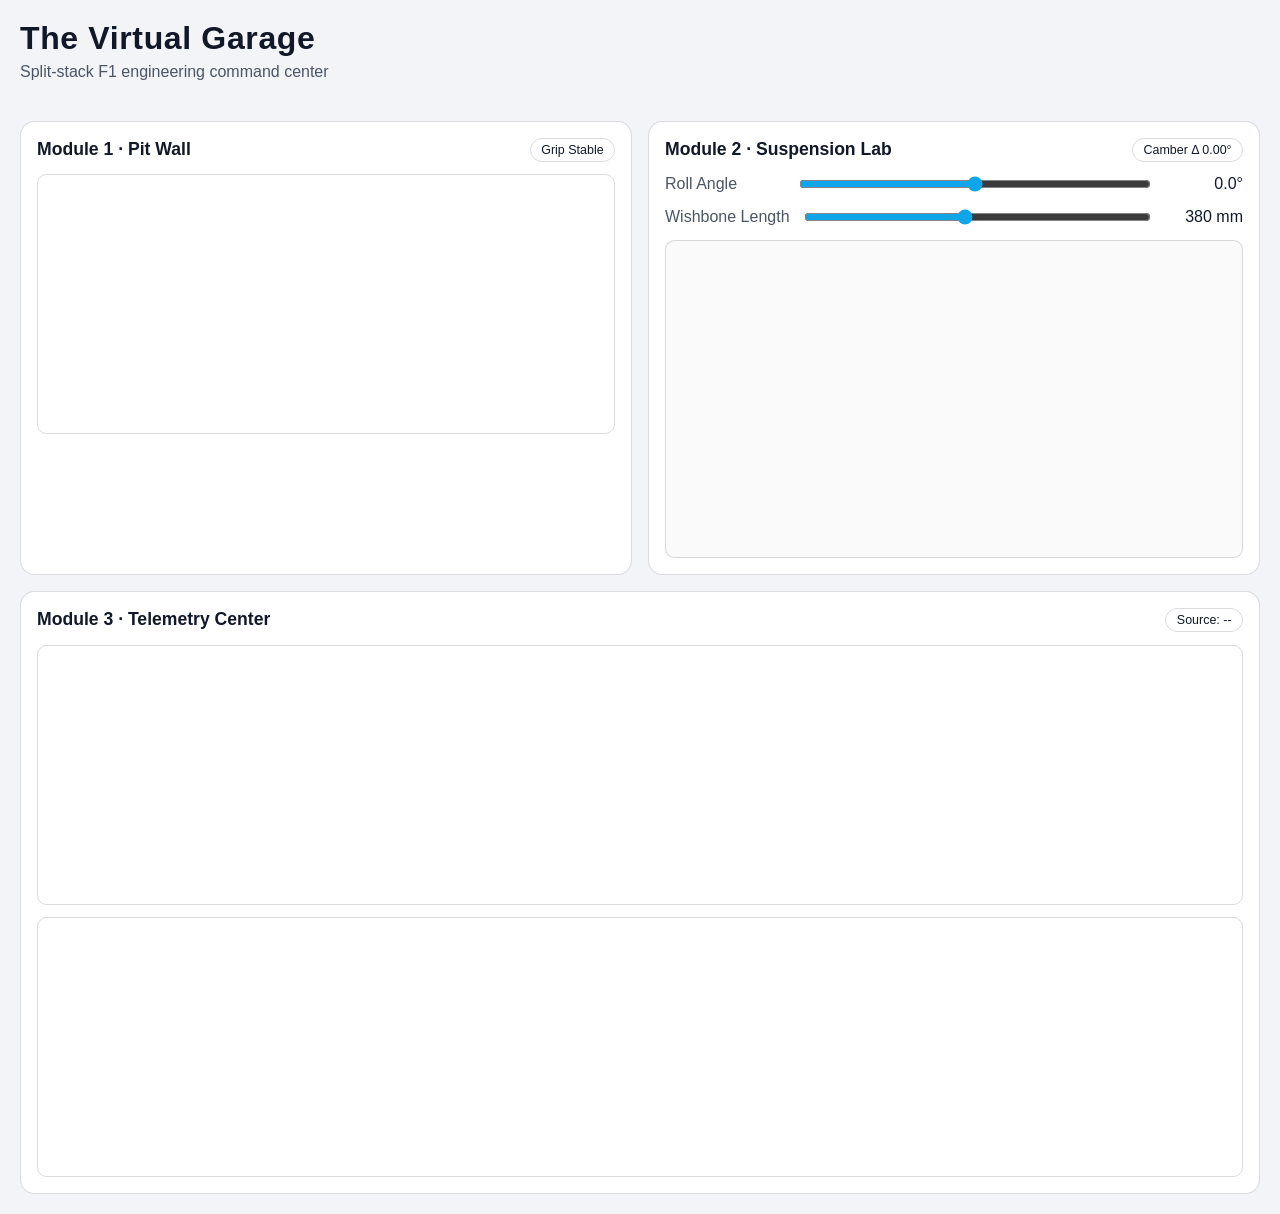
==== index.html @ 83235223 "Apply remaining changes" ====
<!DOCTYPE html>
<html lang="en">
<head>
  <meta charset="UTF-8" />
  <meta name="viewport" content="width=device-width, initial-scale=1.0" />
  <title>The Virtual Garage</title>
  <link rel="stylesheet" href="/style.css" />
  <script src="https://cdn.plot.ly/plotly-latest.min.js" defer></script>
  <script src="/app.js" defer></script>
</head>
<body>
  <header class="app-header">
    <h1>The Virtual Garage</h1>
    <p>Split-stack F1 engineering command center</p>
  </header>

  <main class="dashboard-grid">
    <section class="panel" aria-labelledby="pitwall-heading">
      <div class="panel-head">
        <h2 id="pitwall-heading">Module 1 · Pit Wall</h2>
        <div id="pitwall-alert" class="status-chip" aria-live="polite">Grip Stable</div>
      </div>
      <div id="pitwall-chart" class="chart" role="img" aria-label="Tyre grip and lap trend"></div>
    </section>

    <section class="panel" aria-labelledby="suspension-heading">
      <div class="panel-head">
        <h2 id="suspension-heading">Module 2 · Suspension Lab</h2>
        <div id="camber-output" class="status-chip">Camber Δ 0.00°</div>
      </div>
      <div class="slider-row">
        <label for="roll-slider">Roll Angle</label>
        <input id="roll-slider" type="range" min="-8" max="8" step="0.1" value="0" />
        <span id="roll-value">0.0°</span>
      </div>
      <div class="slider-row">
        <label for="wishbone-slider">Wishbone Length</label>
        <input id="wishbone-slider" type="range" min="260" max="520" step="1" value="380" />
        <span id="wishbone-value">380 mm</span>
      </div>
      <canvas id="suspension-canvas" width="620" height="340" aria-label="Double wishbone animation"></canvas>
    </section>

    <section class="panel" aria-labelledby="telemetry-heading">
      <div class="panel-head">
        <h2 id="telemetry-heading">Module 3 · Telemetry Center</h2>
        <div id="telemetry-source" class="status-chip">Source: --</div>
      </div>
      <div id="telemetry-chart" class="chart" role="img" aria-label="Telemetry line chart"></div>
      <div id="track-chart" class="chart" role="img" aria-label="Track map scatter"></div>
    </section>
  </main>
</body>
</html>
---- style.css ----
:root {
  --bg-canvas: #f2f4f8;
  --surface-panel: #ffffff;
  --text-primary: #111827;
  --text-secondary: #4b5563;
  --border-grid: rgba(17, 24, 39, 0.15);
  --neon-glow: #ff3b30;
  --accent: #0ea5e9;
}

@media (prefers-color-scheme: dark) {
  :root {
    --bg-canvas: #080d17;
    --surface-panel: #101b2d;
    --text-primary: #f3f6ff;
    --text-secondary: #b6c0d7;
    --border-grid: rgba(243, 246, 255, 0.2);
    --neon-glow: #ff684f;
    --accent: #38bdf8;
  }
}

* {
  box-sizing: border-box;
}

body {
  margin: 0;
  font-family: Inter, "Segoe UI", Roboto, Arial, sans-serif;
  background: var(--bg-canvas);
  color: var(--text-primary);
}

.app-header {
  padding: 1.25rem 1.25rem 0.5rem;
}

.app-header h1 {
  margin: 0;
  letter-spacing: 0.02em;
}

.app-header p {
  margin-top: 0.35rem;
  color: var(--text-secondary);
}

.dashboard-grid {
  display: flex;
  flex-wrap: wrap;
  gap: 1rem;
  padding: 1rem 1.25rem 1.25rem;
}

.panel {
  background: var(--surface-panel);
  border: 1px solid var(--border-grid);
  border-radius: 0.9rem;
  padding: 1rem;
  min-width: 300px;
  flex: 1 1 460px;
  display: flex;
  flex-direction: column;
  gap: 0.8rem;
}

.panel-head {
  display: flex;
  align-items: center;
  justify-content: space-between;
  gap: 0.75rem;
}

.panel-head h2 {
  margin: 0;
  font-size: 1.1rem;
}

.status-chip {
  border: 1px solid var(--border-grid);
  border-radius: 999px;
  padding: 0.25rem 0.65rem;
  font-size: 0.78rem;
  white-space: nowrap;
}

.status-chip.alert {
  color: #ffffff;
  background: var(--neon-glow);
  border-color: var(--neon-glow);
  animation: pulse-alert 0.7s ease-in-out infinite alternate;
}

@keyframes pulse-alert {
  from {
    box-shadow: 0 0 0 0 rgba(255, 59, 48, 0.45);
    transform: scale(1);
  }
  to {
    box-shadow: 0 0 14px 2px rgba(255, 59, 48, 0.65);
    transform: scale(1.02);
  }
}

.slider-row {
  display: flex;
  align-items: center;
  gap: 0.75rem;
}

.slider-row label {
  min-width: 120px;
  color: var(--text-secondary);
}

.slider-row input[type="range"] {
  flex: 1;
  accent-color: var(--accent);
}

.slider-row span {
  min-width: 78px;
  text-align: right;
  font-variant-numeric: tabular-nums;
}

.chart {
  width: 100%;
  min-height: 260px;
  border: 1px solid var(--border-grid);
  border-radius: 0.6rem;
}

#suspension-canvas {
  width: 100%;
  height: auto;
  border: 1px solid var(--border-grid);
  border-radius: 0.6rem;
  background: rgba(0, 0, 0, 0.02);
}
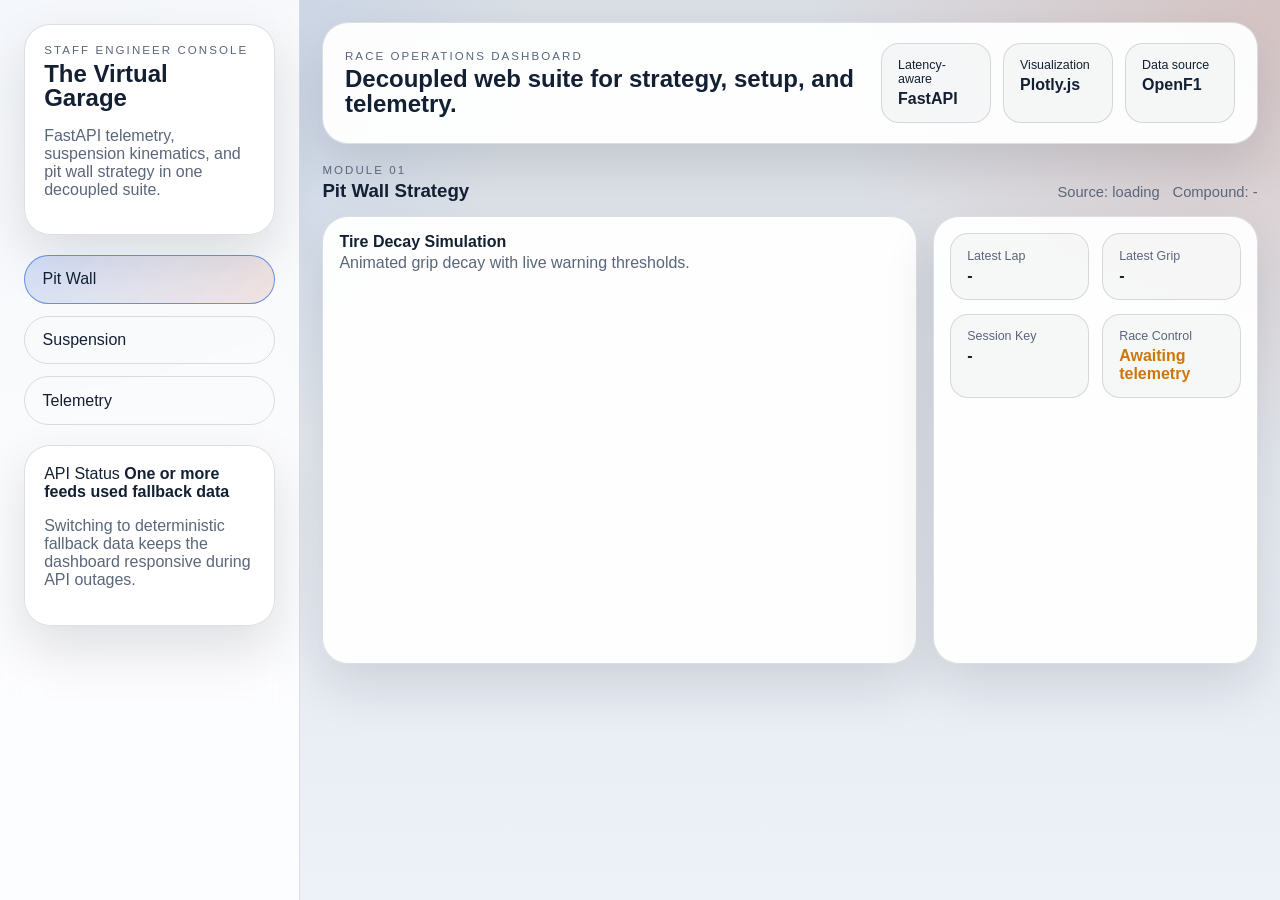
==== commit 6bd6563d: "get rid of streamlit" ====
--- a/index.html
+++ b/index.html
@@ -3,52 +3,161 @@
 <head>
   <meta charset="UTF-8" />
   <meta name="viewport" content="width=device-width, initial-scale=1.0" />
-  <title>The Virtual Garage</title>
-  <link rel="stylesheet" href="/style.css" />
-  <script src="https://cdn.plot.ly/plotly-latest.min.js" defer></script>
-  <script src="/app.js" defer></script>
+  <title>The Virtual Garage: F1 Engineering Suite</title>
+  <link rel="stylesheet" href="style.css" />
+  <script src="https://cdn.plot.ly/plotly-2.35.2.min.js" defer></script>
+  <script src="app.js" defer></script>
 </head>
 <body>
-  <header class="app-header">
-    <h1>The Virtual Garage</h1>
-    <p>Split-stack F1 engineering command center</p>
-  </header>
+  <div class="dashboard-shell">
+    <aside class="sidebar">
+      <div class="brand-block">
+        <p class="eyebrow">Staff Engineer Console</p>
+        <h1>The Virtual Garage</h1>
+        <p class="brand-copy">FastAPI telemetry, suspension kinematics, and pit wall strategy in one decoupled suite.</p>
+      </div>
 
-  <main class="dashboard-grid">
-    <section class="panel" aria-labelledby="pitwall-heading">
-      <div class="panel-head">
-        <h2 id="pitwall-heading">Module 1 · Pit Wall</h2>
-        <div id="pitwall-alert" class="status-chip" aria-live="polite">Grip Stable</div>
+      <nav class="tab-list" aria-label="Dashboard sections">
+        <button class="tab-button active" data-tab="pitwallPanel" type="button">Pit Wall</button>
+        <button class="tab-button" data-tab="suspensionPanel" type="button">Suspension</button>
+        <button class="tab-button" data-tab="telemetryPanel" type="button">Telemetry</button>
+      </nav>
+
+      <div class="sidebar-card" id="connectionCard">
+        <span class="sidebar-label">API Status</span>
+        <strong id="apiStatus">Loading live OpenF1 feeds...</strong>
+        <p id="apiHint">Public data will fall back to deterministic mock data whenever OpenF1 is unavailable.</p>
       </div>
-      <div id="pitwall-chart" class="chart" role="img" aria-label="Tyre grip and lap trend"></div>
-    </section>
+    </aside>
 
-    <section class="panel" aria-labelledby="suspension-heading">
-      <div class="panel-head">
-        <h2 id="suspension-heading">Module 2 · Suspension Lab</h2>
-        <div id="camber-output" class="status-chip">Camber Δ 0.00°</div>
-      </div>
-      <div class="slider-row">
-        <label for="roll-slider">Roll Angle</label>
-        <input id="roll-slider" type="range" min="-8" max="8" step="0.1" value="0" />
-        <span id="roll-value">0.0°</span>
-      </div>
-      <div class="slider-row">
-        <label for="wishbone-slider">Wishbone Length</label>
-        <input id="wishbone-slider" type="range" min="260" max="520" step="1" value="380" />
-        <span id="wishbone-value">380 mm</span>
-      </div>
-      <canvas id="suspension-canvas" width="620" height="340" aria-label="Double wishbone animation"></canvas>
-    </section>
+    <main class="workspace">
+      <header class="hero-panel">
+        <div>
+          <p class="eyebrow">Race Operations Dashboard</p>
+          <h2>Decoupled web suite for strategy, setup, and telemetry.</h2>
+        </div>
+        <div class="hero-metrics">
+          <div class="metric-card">
+            <span>Latency-aware</span>
+            <strong>FastAPI</strong>
+          </div>
+          <div class="metric-card">
+            <span>Visualization</span>
+            <strong>Plotly.js</strong>
+          </div>
+          <div class="metric-card">
+            <span>Data source</span>
+            <strong>OpenF1</strong>
+          </div>
+        </div>
+      </header>
 
-    <section class="panel" aria-labelledby="telemetry-heading">
-      <div class="panel-head">
-        <h2 id="telemetry-heading">Module 3 · Telemetry Center</h2>
-        <div id="telemetry-source" class="status-chip">Source: --</div>
-      </div>
-      <div id="telemetry-chart" class="chart" role="img" aria-label="Telemetry line chart"></div>
-      <div id="track-chart" class="chart" role="img" aria-label="Track map scatter"></div>
-    </section>
-  </main>
+      <section class="panel active" id="pitwallPanel" aria-labelledby="pitwallTab">
+        <div class="panel-heading">
+          <div>
+            <p class="eyebrow">Module 01</p>
+            <h3>Pit Wall Strategy</h3>
+          </div>
+          <div class="inline-meta">
+            <span id="pitwallSource">Source: loading</span>
+            <span id="pitwallCompound">Compound: -</span>
+          </div>
+        </div>
+        <div class="module-grid pitwall-grid">
+          <article class="module-card chart-card">
+            <div class="card-header">
+              <h4>Tire Decay Simulation</h4>
+              <p>Animated grip decay with live warning thresholds.</p>
+            </div>
+            <div id="pitwallChart" class="chart-surface"></div>
+          </article>
+          <aside class="module-card side-stack">
+            <div class="summary-grid">
+              <div class="summary-card">
+                <span>Latest Lap</span>
+                <strong id="pitwallLap">-</strong>
+              </div>
+              <div class="summary-card">
+                <span>Latest Grip</span>
+                <strong id="pitwallGrip">-</strong>
+              </div>
+              <div class="summary-card">
+                <span>Session Key</span>
+                <strong id="pitwallSession">-</strong>
+              </div>
+              <div class="summary-card warning-shell" id="pitwallWarningShell">
+                <span>Race Control</span>
+                <strong id="pitwallWarning">Awaiting telemetry</strong>
+              </div>
+            </div>
+          </aside>
+        </div>
+      </section>
+
+      <section class="panel" id="suspensionPanel" aria-labelledby="suspensionTab">
+        <div class="panel-heading">
+          <div>
+            <p class="eyebrow">Module 02</p>
+            <h3>Suspension Lab</h3>
+          </div>
+          <div class="inline-meta">
+            <span id="suspensionSource">Source: loading</span>
+            <span id="camberOutput">Camber: -</span>
+          </div>
+        </div>
+
+        <div class="module-grid suspension-grid">
+          <article class="module-card">
+            <div class="controls-row">
+              <label class="control-block">
+                <span>Chassis Roll</span>
+                <input id="rollSlider" type="range" min="-5" max="5" step="0.1" value="0" />
+                <strong id="rollValue">0.0°</strong>
+              </label>
+              <label class="control-block">
+                <span>Wishbone Length</span>
+                <input id="wishboneSlider" type="range" min="300" max="500" step="1" value="420" />
+                <strong id="wishboneValue">420 mm</strong>
+              </label>
+            </div>
+            <div id="suspensionChart" class="chart-surface"></div>
+          </article>
+          <aside class="module-card side-stack">
+            <div class="summary-grid" id="suspensionMetrics"></div>
+          </aside>
+        </div>
+      </section>
+
+      <section class="panel" id="telemetryPanel" aria-labelledby="telemetryTab">
+        <div class="panel-heading">
+          <div>
+            <p class="eyebrow">Module 03</p>
+            <h3>Telemetry Center</h3>
+          </div>
+          <div class="inline-meta">
+            <span id="telemetrySource">Source: loading</span>
+            <span id="telemetryCount">Samples: -</span>
+          </div>
+        </div>
+
+        <div class="module-grid telemetry-grid">
+          <article class="module-card chart-card tall-card">
+            <div class="card-header">
+              <h4>Aligned Performance Traces</h4>
+              <p>Speed, throttle, and brake share one X-axis across synchronized panes.</p>
+            </div>
+            <div id="telemetryChart" class="chart-surface chart-surface-large"></div>
+          </article>
+          <article class="module-card chart-card">
+            <div class="card-header">
+              <h4>Track Map</h4>
+              <p>2D circuit scatter plot color-coded by velocity.</p>
+            </div>
+            <div id="trackChart" class="chart-surface"></div>
+          </article>
+        </div>
+      </section>
+    </main>
+  </div>
 </body>
-</html>
+</html>
--- a/style.css
+++ b/style.css
@@ -1,22 +1,52 @@
 :root {
-  --bg-canvas: #f2f4f8;
-  --surface-panel: #ffffff;
-  --text-primary: #111827;
-  --text-secondary: #4b5563;
-  --border-grid: rgba(17, 24, 39, 0.15);
-  --neon-glow: #ff3b30;
-  --accent: #0ea5e9;
+  color-scheme: light dark;
+  --bg-canvas: #f2f5fa;
+  --bg-panel: rgba(255, 255, 255, 0.82);
+  --bg-surface: rgba(255, 255, 255, 0.92);
+  --bg-frost: rgba(14, 21, 33, 0.08);
+  --text-primary: #102133;
+  --text-secondary: #526072;
+  --accent: #c5452f;
+  --accent-2: #1f7aec;
+  --success: #13844b;
+  --warning: #da7d00;
+  --border-soft: rgba(16, 33, 51, 0.14);
+  --shadow-soft: 0 22px 50px rgba(17, 24, 39, 0.12);
+  --radius-xl: 26px;
+  --radius-lg: 18px;
 }
 
 @media (prefers-color-scheme: dark) {
   :root {
-    --bg-canvas: #080d17;
-    --surface-panel: #101b2d;
-    --text-primary: #f3f6ff;
-    --text-secondary: #b6c0d7;
-    --border-grid: rgba(243, 246, 255, 0.2);
-    --neon-glow: #ff684f;
-    --accent: #38bdf8;
+    --bg-canvas: #071019;
+    --bg-panel: rgba(10, 16, 26, 0.78);
+    --bg-surface: rgba(14, 22, 34, 0.92);
+    --bg-frost: rgba(255, 255, 255, 0.06);
+    --text-primary: #eef3fb;
+    --text-secondary: #a7b4c4;
+    --accent: #ff7b61;
+    --accent-2: #6ea8ff;
+    --success: #50d890;
+    --warning: #ffbe5a;
+    --border-soft: rgba(255, 255, 255, 0.12);
+    --shadow-soft: 0 24px 60px rgba(0, 0, 0, 0.35);
+  }
+}
+
+@media (prefers-color-scheme: light) {
+  :root {
+    --bg-canvas: #edf2f9;
+    --bg-panel: rgba(255, 255, 255, 0.84);
+    --bg-surface: rgba(255, 255, 255, 0.95);
+    --bg-frost: rgba(13, 21, 35, 0.07);
+    --text-primary: #132033;
+    --text-secondary: #5a667a;
+    --accent: #bd4528;
+    --accent-2: #246ee9;
+    --success: #117d4b;
+    --warning: #cf7608;
+    --border-soft: rgba(19, 32, 51, 0.14);
+    --shadow-soft: 0 22px 52px rgba(10, 16, 26, 0.12);
   }
 }
 
@@ -24,117 +54,318 @@
   box-sizing: border-box;
 }
 
+html,
 body {
   margin: 0;
-  font-family: Inter, "Segoe UI", Roboto, Arial, sans-serif;
-  background: var(--bg-canvas);
+  min-height: 100%;
+}
+
+body {
+  font-family: Inter, "Segoe UI", "Helvetica Neue", Arial, sans-serif;
+  background:
+    radial-gradient(circle at top left, color-mix(in srgb, var(--accent-2) 18%, transparent), transparent 34%),
+    radial-gradient(circle at top right, color-mix(in srgb, var(--accent) 18%, transparent), transparent 30%),
+    linear-gradient(180deg, color-mix(in srgb, var(--bg-canvas) 92%, black) 0%, var(--bg-canvas) 100%);
   color: var(--text-primary);
 }
 
-.app-header {
-  padding: 1.25rem 1.25rem 0.5rem;
-}
-
-.app-header h1 {
+button,
+input {
+  font: inherit;
+}
+
+.dashboard-shell {
+  display: grid;
+  grid-template-columns: 300px minmax(0, 1fr);
+  min-height: 100vh;
+}
+
+.sidebar {
+  display: flex;
+  flex-direction: column;
+  gap: 1.25rem;
+  padding: 1.5rem;
+  background: var(--bg-panel);
+  border-right: 1px solid var(--border-soft);
+  backdrop-filter: blur(18px);
+}
+
+.brand-block,
+.sidebar-card,
+.hero-panel,
+.module-card {
+  border: 1px solid var(--border-soft);
+  background: var(--bg-surface);
+  box-shadow: var(--shadow-soft);
+}
+
+.brand-block,
+.sidebar-card {
+  border-radius: var(--radius-xl);
+  padding: 1.2rem;
+}
+
+.eyebrow {
+  margin: 0 0 0.35rem;
+  text-transform: uppercase;
+  letter-spacing: 0.18em;
+  font-size: 0.72rem;
+  color: var(--text-secondary);
+}
+
+.brand-block h1,
+.hero-panel h2,
+.panel-heading h3 {
   margin: 0;
-  letter-spacing: 0.02em;
-}
-
-.app-header p {
-  margin-top: 0.35rem;
+  line-height: 1.02;
+}
+
+.brand-copy,
+.card-header p,
+.sidebar-card p,
+.inline-meta,
+.summary-card span,
+.control-block span {
   color: var(--text-secondary);
 }
 
-.dashboard-grid {
-  display: flex;
+.tab-list {
+  display: grid;
+  gap: 0.75rem;
+}
+
+.tab-button {
+  border: 1px solid var(--border-soft);
+  border-radius: 999px;
+  background: transparent;
+  color: var(--text-primary);
+  padding: 0.9rem 1.1rem;
+  cursor: pointer;
+  text-align: left;
+  transition: transform 160ms ease, background 160ms ease, border-color 160ms ease;
+}
+
+.tab-button:hover,
+.tab-button:focus-visible {
+  transform: translateX(3px);
+  border-color: color-mix(in srgb, var(--accent-2) 65%, var(--border-soft));
+  outline: none;
+}
+
+.tab-button.active {
+  background: linear-gradient(135deg, color-mix(in srgb, var(--accent-2) 18%, transparent), color-mix(in srgb, var(--accent) 14%, transparent));
+  border-color: color-mix(in srgb, var(--accent-2) 60%, var(--border-soft));
+}
+
+.workspace {
+  display: flex;
+  flex-direction: column;
+  gap: 1.25rem;
+  padding: 1.4rem;
+}
+
+.hero-panel {
+  display: flex;
+  justify-content: space-between;
+  gap: 1rem;
+  align-items: center;
+  border-radius: var(--radius-xl);
+  padding: 1.2rem 1.35rem;
+}
+
+.hero-metrics {
+  display: grid;
+  grid-template-columns: repeat(3, minmax(110px, 1fr));
+  gap: 0.75rem;
+}
+
+.metric-card,
+.summary-card {
+  border-radius: 18px;
+  background: color-mix(in srgb, var(--bg-frost) 50%, var(--bg-surface));
+  border: 1px solid var(--border-soft);
+  padding: 0.9rem 1rem;
+}
+
+.metric-card span,
+.summary-card span {
+  display: block;
+  font-size: 0.78rem;
+  margin-bottom: 0.25rem;
+}
+
+.metric-card strong,
+.summary-card strong {
+  font-size: 1rem;
+}
+
+.panel {
+  display: none;
+  animation: panelFade 220ms ease;
+}
+
+.panel.active {
+  display: block;
+}
+
+.panel-heading {
+  display: flex;
+  justify-content: space-between;
+  gap: 1rem;
+  align-items: end;
+  margin-bottom: 1rem;
+}
+
+.inline-meta {
+  display: flex;
+  gap: 0.8rem;
   flex-wrap: wrap;
-  gap: 1rem;
-  padding: 1rem 1.25rem 1.25rem;
-}
-
-.panel {
-  background: var(--surface-panel);
-  border: 1px solid var(--border-grid);
-  border-radius: 0.9rem;
+  justify-content: flex-end;
+  font-size: 0.92rem;
+}
+
+.module-grid {
+  display: grid;
+  gap: 1rem;
+}
+
+.pitwall-grid,
+.suspension-grid {
+  grid-template-columns: minmax(0, 1.65fr) minmax(290px, 0.9fr);
+}
+
+.telemetry-grid {
+  grid-template-columns: minmax(0, 1.45fr) minmax(330px, 0.8fr);
+}
+
+.module-card {
+  border-radius: var(--radius-xl);
   padding: 1rem;
-  min-width: 300px;
-  flex: 1 1 460px;
+}
+
+.chart-card,
+.tall-card {
   display: flex;
   flex-direction: column;
-  gap: 0.8rem;
-}
-
-.panel-head {
-  display: flex;
-  align-items: center;
-  justify-content: space-between;
-  gap: 0.75rem;
-}
-
-.panel-head h2 {
-  margin: 0;
-  font-size: 1.1rem;
-}
-
-.status-chip {
-  border: 1px solid var(--border-grid);
-  border-radius: 999px;
-  padding: 0.25rem 0.65rem;
-  font-size: 0.78rem;
-  white-space: nowrap;
-}
-
-.status-chip.alert {
-  color: #ffffff;
-  background: var(--neon-glow);
-  border-color: var(--neon-glow);
-  animation: pulse-alert 0.7s ease-in-out infinite alternate;
-}
-
-@keyframes pulse-alert {
+}
+
+.chart-surface {
+  width: 100%;
+  min-height: 360px;
+}
+
+.chart-surface-large {
+  min-height: 620px;
+}
+
+.card-header h4 {
+  margin: 0 0 0.2rem;
+}
+
+.card-header p {
+  margin: 0 0 0.9rem;
+}
+
+.side-stack {
+  display: flex;
+  flex-direction: column;
+  gap: 1rem;
+}
+
+.summary-grid {
+  display: grid;
+  grid-template-columns: repeat(2, minmax(0, 1fr));
+  gap: 0.85rem;
+}
+
+.warning-shell strong {
+  color: var(--warning);
+}
+
+.warning-shell.flash-warning {
+  animation: flashWarning 1s infinite;
+  border-color: color-mix(in srgb, var(--warning) 68%, var(--border-soft));
+}
+
+.controls-row {
+  display: grid;
+  grid-template-columns: repeat(2, minmax(0, 1fr));
+  gap: 1rem;
+  margin-bottom: 1rem;
+}
+
+.control-block {
+  display: grid;
+  gap: 0.45rem;
+}
+
+.control-block input[type="range"] {
+  width: 100%;
+  accent-color: var(--accent-2);
+}
+
+#suspensionMetrics {
+  align-content: start;
+}
+
+@keyframes panelFade {
   from {
-    box-shadow: 0 0 0 0 rgba(255, 59, 48, 0.45);
-    transform: scale(1);
+    opacity: 0;
+    transform: translateY(8px);
   }
   to {
-    box-shadow: 0 0 14px 2px rgba(255, 59, 48, 0.65);
-    transform: scale(1.02);
-  }
-}
-
-.slider-row {
-  display: flex;
-  align-items: center;
-  gap: 0.75rem;
-}
-
-.slider-row label {
-  min-width: 120px;
-  color: var(--text-secondary);
-}
-
-.slider-row input[type="range"] {
-  flex: 1;
-  accent-color: var(--accent);
-}
-
-.slider-row span {
-  min-width: 78px;
-  text-align: right;
-  font-variant-numeric: tabular-nums;
-}
-
-.chart {
-  width: 100%;
-  min-height: 260px;
-  border: 1px solid var(--border-grid);
-  border-radius: 0.6rem;
-}
-
-#suspension-canvas {
-  width: 100%;
-  height: auto;
-  border: 1px solid var(--border-grid);
-  border-radius: 0.6rem;
-  background: rgba(0, 0, 0, 0.02);
-}
+    opacity: 1;
+    transform: translateY(0);
+  }
+}
+
+@keyframes flashWarning {
+  0%,
+  100% {
+    box-shadow: 0 0 0 0 color-mix(in srgb, var(--warning) 35%, transparent), var(--shadow-soft);
+  }
+  50% {
+    box-shadow: 0 0 0 10px color-mix(in srgb, var(--warning) 15%, transparent), var(--shadow-soft);
+  }
+}
+
+@media (max-width: 1100px) {
+  .dashboard-shell {
+    grid-template-columns: 1fr;
+  }
+
+  .sidebar {
+    border-right: 0;
+    border-bottom: 1px solid var(--border-soft);
+  }
+
+  .hero-panel,
+  .panel-heading,
+  .controls-row {
+    grid-template-columns: 1fr;
+    flex-direction: column;
+    align-items: start;
+  }
+
+  .hero-metrics,
+  .pitwall-grid,
+  .suspension-grid,
+  .telemetry-grid {
+    grid-template-columns: 1fr;
+  }
+
+  .chart-surface-large {
+    min-height: 520px;
+  }
+}
+
+@media (max-width: 720px) {
+  .workspace,
+  .sidebar {
+    padding: 1rem;
+  }
+
+  .summary-grid {
+    grid-template-columns: 1fr;
+  }
+}
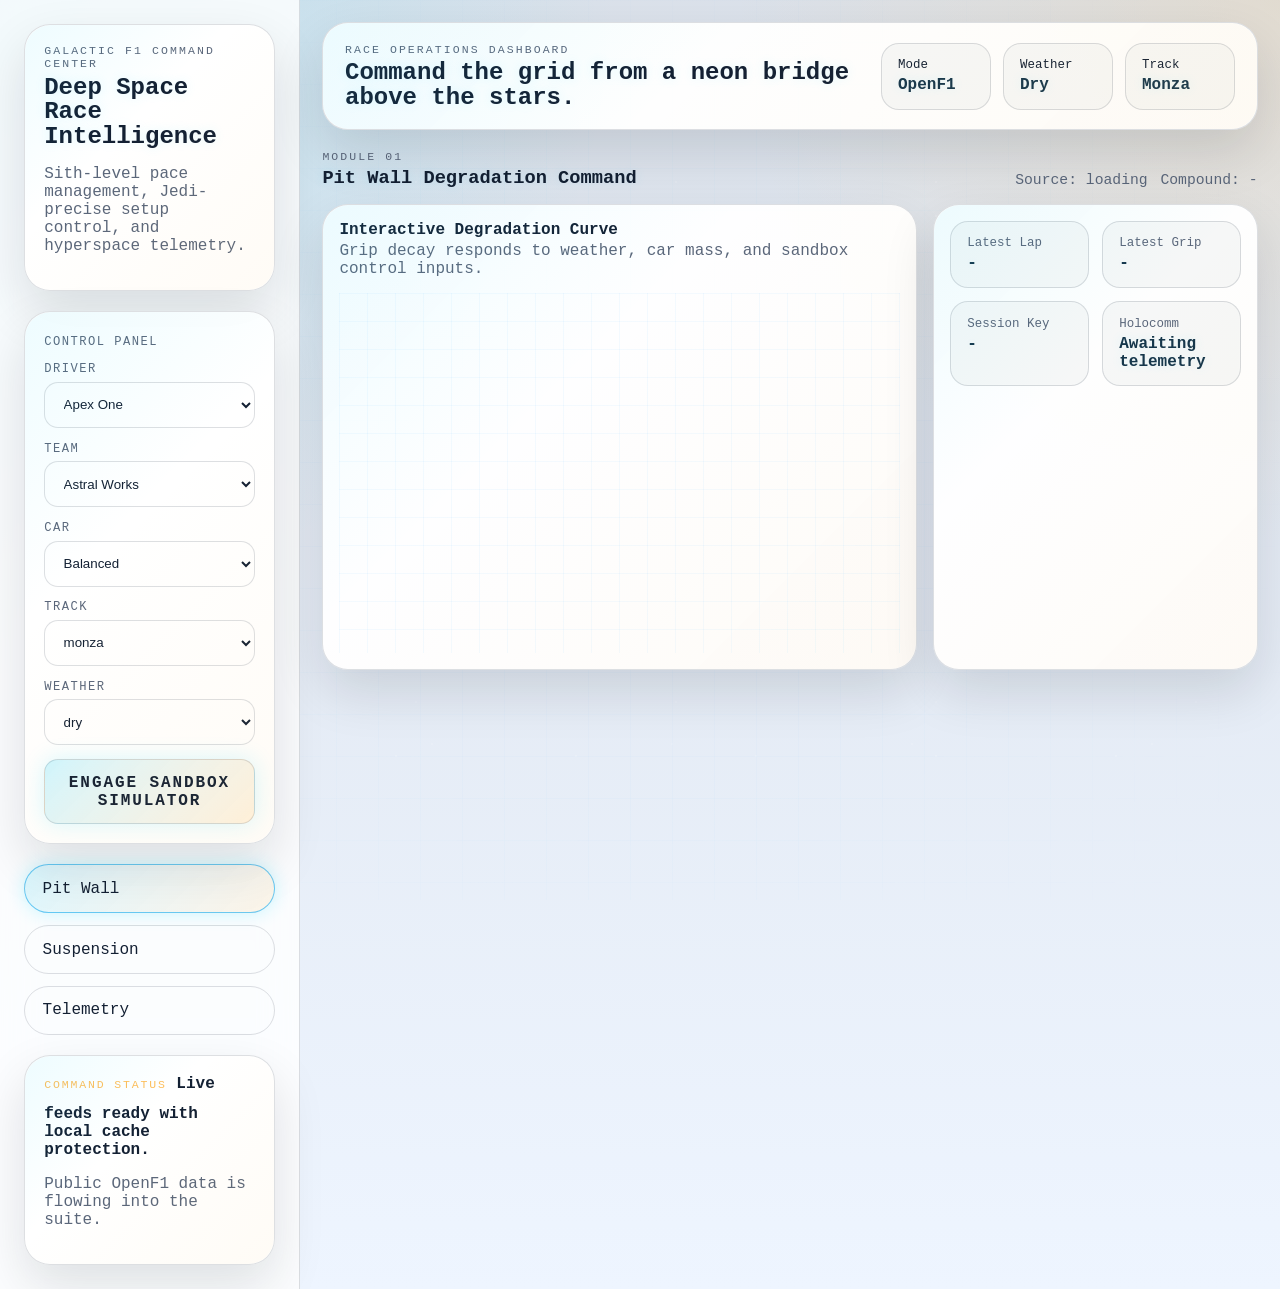
==== commit b75b3d76: "Happily working" ====
--- a/index.html
+++ b/index.html
@@ -3,18 +3,48 @@
 <head>
   <meta charset="UTF-8" />
   <meta name="viewport" content="width=device-width, initial-scale=1.0" />
-  <title>The Virtual Garage: F1 Engineering Suite</title>
+  <title>Galactic F1 Command Center</title>
   <link rel="stylesheet" href="style.css" />
   <script src="https://cdn.plot.ly/plotly-2.35.2.min.js" defer></script>
   <script src="app.js" defer></script>
 </head>
 <body>
+  <div class="starfield"></div>
+  <div class="hud-grid"></div>
+
   <div class="dashboard-shell">
     <aside class="sidebar">
       <div class="brand-block">
-        <p class="eyebrow">Staff Engineer Console</p>
-        <h1>The Virtual Garage</h1>
-        <p class="brand-copy">FastAPI telemetry, suspension kinematics, and pit wall strategy in one decoupled suite.</p>
+        <p class="eyebrow">Galactic F1 Command Center</p>
+        <h1>Deep Space Race Intelligence</h1>
+        <p class="brand-copy">Sith-level pace management, Jedi-precise setup control, and hyperspace telemetry.</p>
+      </div>
+
+      <div class="sidebar-card control-card">
+        <span class="sidebar-label">Control Panel</span>
+        <div class="control-stack">
+          <label>
+            <span>Driver</span>
+            <select id="driverSelect"></select>
+          </label>
+          <label>
+            <span>Team</span>
+            <select id="teamSelect"></select>
+          </label>
+          <label>
+            <span>Car</span>
+            <select id="carSelect"></select>
+          </label>
+          <label>
+            <span>Track</span>
+            <select id="trackSelect"></select>
+          </label>
+          <label>
+            <span>Weather</span>
+            <select id="weatherSelect"></select>
+          </label>
+          <button id="syncButton" class="primary-action" type="button">Engage Sandbox Simulator</button>
+        </div>
       </div>
 
       <nav class="tab-list" aria-label="Dashboard sections">
@@ -24,9 +54,9 @@
       </nav>
 
       <div class="sidebar-card" id="connectionCard">
-        <span class="sidebar-label">API Status</span>
-        <strong id="apiStatus">Loading live OpenF1 feeds...</strong>
-        <p id="apiHint">Public data will fall back to deterministic mock data whenever OpenF1 is unavailable.</p>
+        <span class="sidebar-label">Command Status</span>
+        <strong id="apiStatus">Initializing hyperspace feeds...</strong>
+        <p id="apiHint">OpenF1 data is cached locally and the sandbox simulator will take over instantly on failure.</p>
       </div>
     </aside>
 
@@ -34,29 +64,29 @@
       <header class="hero-panel">
         <div>
           <p class="eyebrow">Race Operations Dashboard</p>
-          <h2>Decoupled web suite for strategy, setup, and telemetry.</h2>
+          <h2>Command the grid from a neon bridge above the stars.</h2>
         </div>
         <div class="hero-metrics">
           <div class="metric-card">
-            <span>Latency-aware</span>
-            <strong>FastAPI</strong>
+            <span>Mode</span>
+            <strong id="modeMetric">OpenF1</strong>
           </div>
           <div class="metric-card">
-            <span>Visualization</span>
-            <strong>Plotly.js</strong>
+            <span>Weather</span>
+            <strong id="weatherMetric">Dry</strong>
           </div>
           <div class="metric-card">
-            <span>Data source</span>
-            <strong>OpenF1</strong>
+            <span>Track</span>
+            <strong id="trackMetric">Monza</strong>
           </div>
         </div>
       </header>
 
-      <section class="panel active" id="pitwallPanel" aria-labelledby="pitwallTab">
+      <section class="panel active" id="pitwallPanel">
         <div class="panel-heading">
           <div>
             <p class="eyebrow">Module 01</p>
-            <h3>Pit Wall Strategy</h3>
+            <h3>Pit Wall Degradation Command</h3>
           </div>
           <div class="inline-meta">
             <span id="pitwallSource">Source: loading</span>
@@ -66,8 +96,8 @@
         <div class="module-grid pitwall-grid">
           <article class="module-card chart-card">
             <div class="card-header">
-              <h4>Tire Decay Simulation</h4>
-              <p>Animated grip decay with live warning thresholds.</p>
+              <h4>Interactive Degradation Curve</h4>
+              <p>Grip decay responds to weather, car mass, and sandbox control inputs.</p>
             </div>
             <div id="pitwallChart" class="chart-surface"></div>
           </article>
@@ -86,7 +116,7 @@
                 <strong id="pitwallSession">-</strong>
               </div>
               <div class="summary-card warning-shell" id="pitwallWarningShell">
-                <span>Race Control</span>
+                <span>Holocomm</span>
                 <strong id="pitwallWarning">Awaiting telemetry</strong>
               </div>
             </div>
@@ -94,11 +124,11 @@
         </div>
       </section>
 
-      <section class="panel" id="suspensionPanel" aria-labelledby="suspensionTab">
+      <section class="panel" id="suspensionPanel">
         <div class="panel-heading">
           <div>
             <p class="eyebrow">Module 02</p>
-            <h3>Suspension Lab</h3>
+            <h3>Suspension Wireframe Lab</h3>
           </div>
           <div class="inline-meta">
             <span id="suspensionSource">Source: loading</span>
@@ -120,7 +150,7 @@
                 <strong id="wishboneValue">420 mm</strong>
               </label>
             </div>
-            <div id="suspensionChart" class="chart-surface"></div>
+            <canvas id="suspensionCanvas" class="canvas-surface" width="980" height="520"></canvas>
           </article>
           <aside class="module-card side-stack">
             <div class="summary-grid" id="suspensionMetrics"></div>
@@ -128,11 +158,11 @@
         </div>
       </section>
 
-      <section class="panel" id="telemetryPanel" aria-labelledby="telemetryTab">
+      <section class="panel" id="telemetryPanel">
         <div class="panel-heading">
           <div>
             <p class="eyebrow">Module 03</p>
-            <h3>Telemetry Center</h3>
+            <h3>Hyperspace Telemetry Array</h3>
           </div>
           <div class="inline-meta">
             <span id="telemetrySource">Source: loading</span>
@@ -143,15 +173,15 @@
         <div class="module-grid telemetry-grid">
           <article class="module-card chart-card tall-card">
             <div class="card-header">
-              <h4>Aligned Performance Traces</h4>
-              <p>Speed, throttle, and brake share one X-axis across synchronized panes.</p>
+              <h4>Aligned Sci-Fi HUD Traces</h4>
+              <p>Speed, throttle, and brake share one X-axis with synchronized panes.</p>
             </div>
             <div id="telemetryChart" class="chart-surface chart-surface-large"></div>
           </article>
           <article class="module-card chart-card">
             <div class="card-header">
-              <h4>Track Map</h4>
-              <p>2D circuit scatter plot color-coded by velocity.</p>
+              <h4>2D Track Route</h4>
+              <p>Glowing velocity-coded route map with drifting starboard styling.</p>
             </div>
             <div id="trackChart" class="chart-surface"></div>
           </article>
--- a/style.css
+++ b/style.css
@@ -1,15 +1,18 @@
 :root {
   color-scheme: light dark;
-  --bg-canvas: #f2f5fa;
+  --bg-canvas: #f4f8ff;
+  --hud-bg: rgba(255, 255, 255, 0.76);
   --bg-panel: rgba(255, 255, 255, 0.82);
   --bg-surface: rgba(255, 255, 255, 0.92);
   --bg-frost: rgba(14, 21, 33, 0.08);
-  --text-primary: #102133;
-  --text-secondary: #526072;
-  --accent: #c5452f;
-  --accent-2: #1f7aec;
-  --success: #13844b;
-  --warning: #da7d00;
+  --text-primary: #101e31;
+  --text-secondary: #5a687b;
+  --primary-glow: #64f2ff;
+  --secondary-glow: #ffbe55;
+  --accent: #ff8a3d;
+  --accent-2: #23d5ff;
+  --success: #2ed58f;
+  --warning: #ffb14a;
   --border-soft: rgba(16, 33, 51, 0.14);
   --shadow-soft: 0 22px 50px rgba(17, 24, 39, 0.12);
   --radius-xl: 26px;
@@ -18,31 +21,37 @@
 
 @media (prefers-color-scheme: dark) {
   :root {
-    --bg-canvas: #071019;
-    --bg-panel: rgba(10, 16, 26, 0.78);
-    --bg-surface: rgba(14, 22, 34, 0.92);
+    --bg-canvas: #050914;
+    --hud-bg: rgba(5, 13, 24, 0.74);
+    --bg-panel: rgba(7, 14, 28, 0.82);
+    --bg-surface: rgba(12, 20, 36, 0.92);
     --bg-frost: rgba(255, 255, 255, 0.06);
-    --text-primary: #eef3fb;
-    --text-secondary: #a7b4c4;
-    --accent: #ff7b61;
-    --accent-2: #6ea8ff;
-    --success: #50d890;
-    --warning: #ffbe5a;
-    --border-soft: rgba(255, 255, 255, 0.12);
-    --shadow-soft: 0 24px 60px rgba(0, 0, 0, 0.35);
+    --text-primary: #f4f8ff;
+    --text-secondary: #aab8cb;
+    --primary-glow: #5df4ff;
+    --secondary-glow: #ffb74a;
+    --accent: #ff8c55;
+    --accent-2: #26d7ff;
+    --success: #34e39d;
+    --warning: #ffc35b;
+    --border-soft: rgba(255, 255, 255, 0.13);
+    --shadow-soft: 0 24px 60px rgba(0, 0, 0, 0.4);
   }
 }
 
 @media (prefers-color-scheme: light) {
   :root {
-    --bg-canvas: #edf2f9;
+    --bg-canvas: #eef5ff;
+    --hud-bg: rgba(255, 255, 255, 0.82);
     --bg-panel: rgba(255, 255, 255, 0.84);
     --bg-surface: rgba(255, 255, 255, 0.95);
     --bg-frost: rgba(13, 21, 35, 0.07);
     --text-primary: #132033;
     --text-secondary: #5a667a;
-    --accent: #bd4528;
-    --accent-2: #246ee9;
+    --primary-glow: #22d8ff;
+    --secondary-glow: #ffbe59;
+    --accent: #c75b2c;
+    --accent-2: #25bbff;
     --success: #117d4b;
     --warning: #cf7608;
     --border-soft: rgba(19, 32, 51, 0.14);
@@ -61,12 +70,13 @@
 }
 
 body {
-  font-family: Inter, "Segoe UI", "Helvetica Neue", Arial, sans-serif;
+  font-family: "IBM Plex Mono", "SFMono-Regular", Consolas, "Liberation Mono", monospace;
   background:
-    radial-gradient(circle at top left, color-mix(in srgb, var(--accent-2) 18%, transparent), transparent 34%),
-    radial-gradient(circle at top right, color-mix(in srgb, var(--accent) 18%, transparent), transparent 30%),
+    radial-gradient(circle at top left, color-mix(in srgb, var(--primary-glow) 18%, transparent), transparent 34%),
+    radial-gradient(circle at top right, color-mix(in srgb, var(--secondary-glow) 18%, transparent), transparent 30%),
     linear-gradient(180deg, color-mix(in srgb, var(--bg-canvas) 92%, black) 0%, var(--bg-canvas) 100%);
   color: var(--text-primary);
+  overflow-x: hidden;
 }
 
 button,
@@ -78,6 +88,33 @@
   display: grid;
   grid-template-columns: 300px minmax(0, 1fr);
   min-height: 100vh;
+  position: relative;
+  z-index: 1;
+}
+
+.starfield,
+.hud-grid {
+  position: fixed;
+  inset: 0;
+  pointer-events: none;
+}
+
+.starfield {
+  background-image:
+    radial-gradient(circle at 20% 20%, rgba(255, 255, 255, 0.22) 0 1px, transparent 1px),
+    radial-gradient(circle at 80% 10%, rgba(255, 255, 255, 0.18) 0 1px, transparent 1px),
+    radial-gradient(circle at 60% 70%, rgba(255, 255, 255, 0.16) 0 1px, transparent 1px);
+  background-size: 180px 180px, 240px 240px, 260px 260px;
+  opacity: 0.8;
+}
+
+.hud-grid {
+  background-image:
+    linear-gradient(rgba(140, 215, 255, 0.08) 1px, transparent 1px),
+    linear-gradient(90deg, rgba(140, 215, 255, 0.08) 1px, transparent 1px);
+  background-size: 42px 42px;
+  mask-image: radial-gradient(circle at center, black 45%, transparent 90%);
+  opacity: 0.5;
 }
 
 .sidebar {
@@ -85,7 +122,7 @@
   flex-direction: column;
   gap: 1.25rem;
   padding: 1.5rem;
-  background: var(--bg-panel);
+  background: var(--hud-bg);
   border-right: 1px solid var(--border-soft);
   backdrop-filter: blur(18px);
 }
@@ -97,6 +134,20 @@
   border: 1px solid var(--border-soft);
   background: var(--bg-surface);
   box-shadow: var(--shadow-soft);
+  position: relative;
+  overflow: hidden;
+}
+
+.brand-block::before,
+.sidebar-card::before,
+.hero-panel::before,
+.module-card::before {
+  content: "";
+  position: absolute;
+  inset: 0;
+  border-radius: inherit;
+  background: linear-gradient(135deg, rgba(36, 216, 255, 0.08), transparent 40%, rgba(255, 190, 89, 0.06));
+  pointer-events: none;
 }
 
 .brand-block,
@@ -153,8 +204,9 @@
 }
 
 .tab-button.active {
-  background: linear-gradient(135deg, color-mix(in srgb, var(--accent-2) 18%, transparent), color-mix(in srgb, var(--accent) 14%, transparent));
+  background: linear-gradient(135deg, color-mix(in srgb, var(--primary-glow) 18%, transparent), color-mix(in srgb, var(--secondary-glow) 14%, transparent));
   border-color: color-mix(in srgb, var(--accent-2) 60%, var(--border-soft));
+  box-shadow: 0 0 18px color-mix(in srgb, var(--primary-glow) 24%, transparent);
 }
 
 .workspace {
@@ -185,6 +237,7 @@
   background: color-mix(in srgb, var(--bg-frost) 50%, var(--bg-surface));
   border: 1px solid var(--border-soft);
   padding: 0.9rem 1rem;
+  box-shadow: inset 0 0 0 1px rgba(255, 255, 255, 0.02);
 }
 
 .metric-card span,
@@ -254,6 +307,16 @@
   min-height: 360px;
 }
 
+.canvas-surface {
+  width: 100%;
+  min-height: 420px;
+  display: block;
+  border-radius: var(--radius-lg);
+  border: 1px solid var(--border-soft);
+  background: linear-gradient(180deg, rgba(10, 17, 31, 0.15), rgba(10, 17, 31, 0.03));
+  box-shadow: inset 0 0 30px rgba(90, 220, 255, 0.06);
+}
+
 .chart-surface-large {
   min-height: 620px;
 }
@@ -285,6 +348,51 @@
 .warning-shell.flash-warning {
   animation: flashWarning 1s infinite;
   border-color: color-mix(in srgb, var(--warning) 68%, var(--border-soft));
+}
+
+.warning-shell.flash-warning strong {
+  text-shadow: 0 0 14px rgba(255, 55, 55, 0.85);
+}
+
+.control-card .control-stack {
+  display: grid;
+  gap: 0.85rem;
+}
+
+.control-card label {
+  display: grid;
+  gap: 0.35rem;
+}
+
+.control-card span {
+  font-size: 0.76rem;
+  letter-spacing: 0.12em;
+  text-transform: uppercase;
+  color: var(--text-secondary);
+}
+
+.control-card select,
+.primary-action {
+  border-radius: 14px;
+  border: 1px solid var(--border-soft);
+  background: color-mix(in srgb, var(--hud-bg) 70%, var(--bg-surface));
+  color: var(--text-primary);
+  padding: 0.85rem 0.9rem;
+}
+
+.primary-action {
+  cursor: pointer;
+  text-transform: uppercase;
+  letter-spacing: 0.12em;
+  font-weight: 700;
+  background: linear-gradient(135deg, color-mix(in srgb, var(--primary-glow) 24%, transparent), color-mix(in srgb, var(--secondary-glow) 20%, transparent));
+  box-shadow: 0 0 22px rgba(36, 216, 255, 0.18);
+}
+
+.primary-action:hover,
+.primary-action:focus-visible {
+  outline: none;
+  box-shadow: 0 0 30px rgba(36, 216, 255, 0.28);
 }
 
 .controls-row {
@@ -322,11 +430,41 @@
 @keyframes flashWarning {
   0%,
   100% {
-    box-shadow: 0 0 0 0 color-mix(in srgb, var(--warning) 35%, transparent), var(--shadow-soft);
+    box-shadow: 0 0 0 0 color-mix(in srgb, #ff4a4a 38%, transparent), var(--shadow-soft);
   }
   50% {
-    box-shadow: 0 0 0 10px color-mix(in srgb, var(--warning) 15%, transparent), var(--shadow-soft);
-  }
+    box-shadow: 0 0 0 10px color-mix(in srgb, #ff4a4a 16%, transparent), var(--shadow-soft);
+  }
+}
+
+.panel-heading h3,
+.brand-block h1,
+.hero-panel h2,
+.metric-card strong,
+.summary-card strong {
+  text-shadow: 0 0 12px color-mix(in srgb, var(--primary-glow) 12%, transparent);
+}
+
+.sidebar-label {
+  display: inline-block;
+  margin-bottom: 0.85rem;
+  text-transform: uppercase;
+  letter-spacing: 0.16em;
+  font-size: 0.72rem;
+  color: var(--secondary-glow);
+}
+
+.metric-card strong,
+.summary-card strong {
+  color: color-mix(in srgb, var(--text-primary) 88%, var(--primary-glow));
+}
+
+.chart-surface,
+.canvas-surface {
+  background-image:
+    linear-gradient(rgba(118, 202, 255, 0.08) 1px, transparent 1px),
+    linear-gradient(90deg, rgba(118, 202, 255, 0.08) 1px, transparent 1px);
+  background-size: 28px 28px;
 }
 
 @media (max-width: 1100px) {
@@ -368,4 +506,23 @@
   .summary-grid {
     grid-template-columns: 1fr;
   }
+
+  .hero-metrics {
+    grid-template-columns: 1fr;
+  }
+
+  .sidebar {
+    gap: 1rem;
+  }
+}
+
+@media (max-width: 720px) {
+  .workspace,
+  .sidebar {
+    padding: 1rem;
+  }
+
+  .summary-grid {
+    grid-template-columns: 1fr;
+  }
 }
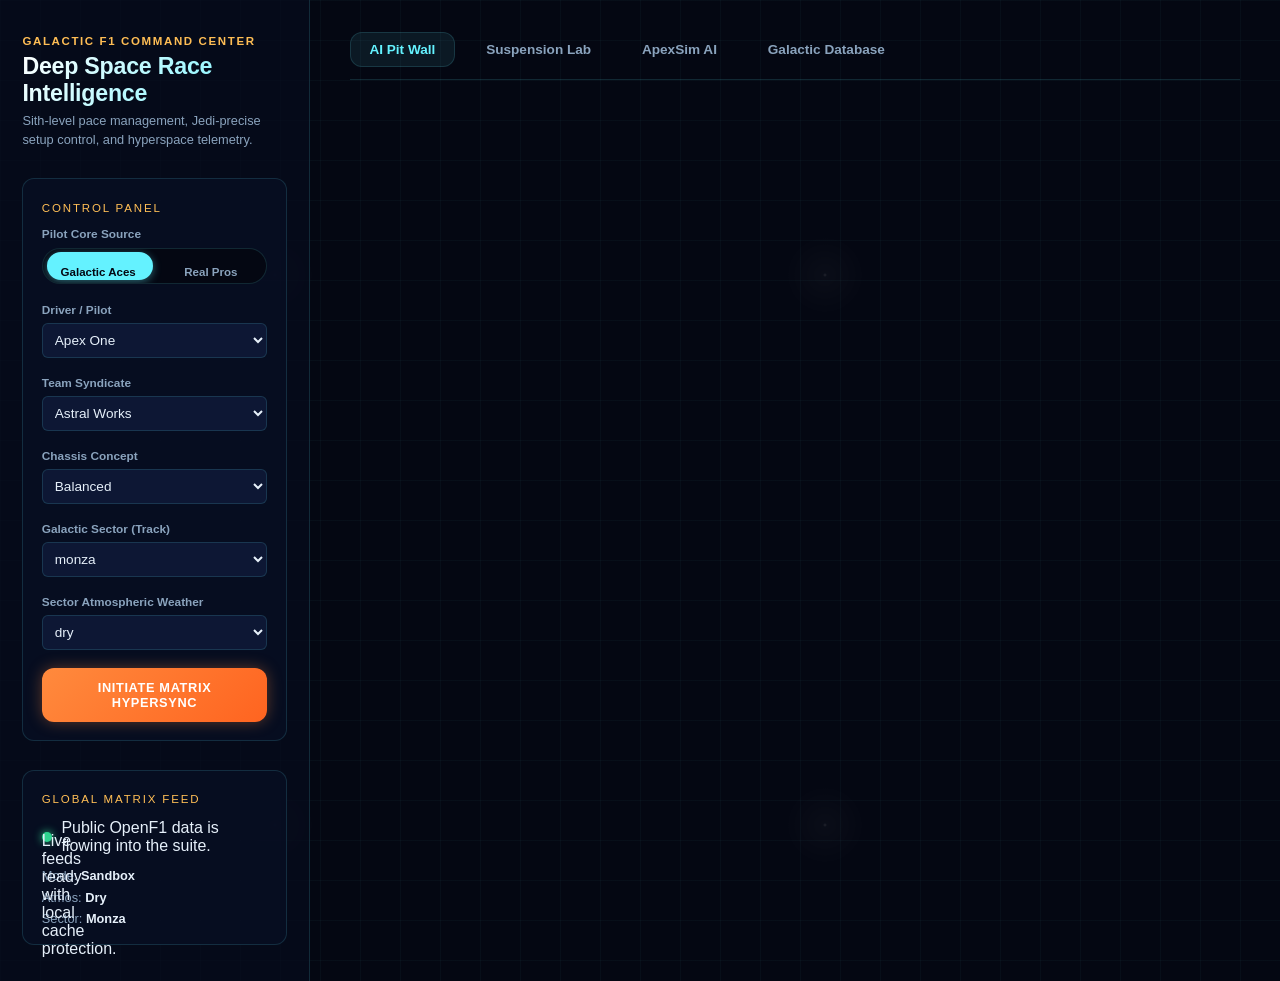
==== commit 24d76294: "Much better, everything working the way I want it to." ====
--- a/index.html
+++ b/index.html
@@ -23,104 +23,121 @@
       <div class="sidebar-card control-card">
         <span class="sidebar-label">Control Panel</span>
         <div class="control-stack">
-          <label>
-            <span>Driver</span>
+          <label class="toggle-container">
+            <span>Pilot Core Source</span>
+            <div class="toggle-switch">
+              <input type="checkbox" id="pilotClassToggle">
+              <span class="slider"></span>
+            </div>
+            <div class="toggle-labels">
+              <span class="label-opt active-opt" id="simLabel">Galactic Aces</span>
+              <span class="label-opt" id="realLabel">Real Pros</span>
+            </div>
+          </label>
+
+          <label>
+            <span>Driver / Pilot</span>
             <select id="driverSelect"></select>
           </label>
           <label>
-            <span>Team</span>
-            <select id="teamSelect"></select>
-          </label>
-          <label>
-            <span>Car</span>
-            <select id="carSelect"></select>
-          </label>
-          <label>
-            <span>Track</span>
-            <select id="trackSelect"></select>
-          </label>
-          <label>
-            <span>Weather</span>
-            <select id="weatherSelect"></select>
-          </label>
-          <button id="syncButton" class="primary-action" type="button">Engage Sandbox Simulator</button>
+            <span>Team Syndicate</span>
+            <select id="teamSelect">
+              <option value="Astral Works">Astral Works</option>
+              <option value="Sith Racing">Sith Racing</option>
+              <option value="Jedi Academy">Jedi Academy</option>
+              <option value="Scoundrel F1">Scoundrel F1</option>
+            </select>
+          </label>
+          <label>
+            <span>Chassis Concept</span>
+            <select id="carSelect">
+              <option value="Balanced">Balanced Core</option>
+              <option value="Low Drag">Apex Low Drag</option>
+              <option value="High Downforce">Hyper Downforce</option>
+            </select>
+          </label>
+          <label>
+            <span>Galactic Sector (Track)</span>
+            <select id="trackSelect">
+              <option value="monza">Monza (Low Drag Temple)</option>
+              <option value="silverstone">Silverstone (Classic Sweepers)</option>
+              <option value="spa">Spa-Francorchamps (Mountain Rollercoaster)</option>
+              <option value="baku">Baku (Castle Street Straight)</option>
+              <option value="suzuka">Suzuka (Technical Figure-Eight)</option>
+            </select>
+          </label>
+          <label>
+            <span>Sector Atmospheric Weather</span>
+            <select id="weatherSelect">
+              <option value="dry">Optimal Dry</option>
+              <option value="damp">Atmospheric Mist (Damp)</option>
+              <option value="wet">Torrential Storm (Wet)</option>
+            </select>
+          </label>
+          <button class="glowing-btn" id="syncButton">INITIATE MATRIX HYPERSYNC</button>
         </div>
       </div>
 
-      <nav class="tab-list" aria-label="Dashboard sections">
-        <button class="tab-button active" data-tab="pitwallPanel" type="button">Pit Wall</button>
-        <button class="tab-button" data-tab="suspensionPanel" type="button">Suspension</button>
-        <button class="tab-button" data-tab="telemetryPanel" type="button">Telemetry</button>
-      </nav>
-
-      <div class="sidebar-card" id="connectionCard">
-        <span class="sidebar-label">Command Status</span>
-        <strong id="apiStatus">Initializing hyperspace feeds...</strong>
-        <p id="apiHint">OpenF1 data is cached locally and the sandbox simulator will take over instantly on failure.</p>
+      <div class="sidebar-card state-card">
+        <span class="sidebar-label">Global Matrix Feed</span>
+        <div class="state-indicator">
+          <div class="indicator-dot active" id="apiStatus"></div>
+          <span id="apiHint">Initializing system link...</span>
+        </div>
+        <div class="state-metrics">
+          <div>Mode: <strong id="modeMetric">Sandbox</strong></div>
+          <div>Atmos: <strong id="weatherMetric">Dry</strong></div>
+          <div>Sector: <strong id="trackMetric">Monza</strong></div>
+        </div>
       </div>
     </aside>
 
-    <main class="workspace">
-      <header class="hero-panel">
-        <div>
-          <p class="eyebrow">Race Operations Dashboard</p>
-          <h2>Command the grid from a neon bridge above the stars.</h2>
-        </div>
-        <div class="hero-metrics">
-          <div class="metric-card">
-            <span>Mode</span>
-            <strong id="modeMetric">OpenF1</strong>
-          </div>
-          <div class="metric-card">
-            <span>Weather</span>
-            <strong id="weatherMetric">Dry</strong>
-          </div>
-          <div class="metric-card">
-            <span>Track</span>
-            <strong id="trackMetric">Monza</strong>
-          </div>
-        </div>
-      </header>
+    <main class="main-content">
+      <nav class="matrix-tabs">
+        <button class="tab-btn active" data-target="pitwallPanel">AI Pit Wall</button>
+        <button class="tab-btn" data-target="suspensionPanel">Suspension Lab</button>
+        <button class="tab-btn" data-target="telemetryPanel">ApexSim AI</button>
+        <button class="tab-btn" data-target="specPanel">Galactic Database</button>
+      </nav>
 
       <section class="panel active" id="pitwallPanel">
         <div class="panel-heading">
           <div>
             <p class="eyebrow">Module 01</p>
-            <h3>Pit Wall Degradation Command</h3>
+            <h3>Tactical Pace & Degradation Matrix</h3>
           </div>
           <div class="inline-meta">
             <span id="pitwallSource">Source: loading</span>
-            <span id="pitwallCompound">Compound: -</span>
-          </div>
-        </div>
-        <div class="module-grid pitwall-grid">
+            <span id="pitwallSession">Session: -</span>
+          </div>
+        </div>
+
+        <div class="module-grid">
+          <aside class="module-card side-stack">
+            <div class="metric-card">
+              <p class="metric-label">Active Compound</p>
+              <h2 id="pitwallCompound">-</h2>
+            </div>
+            <div class="metric-card">
+              <p class="metric-label">Current Lap Cycle</p>
+              <h2 id="pitwallLap">-</h2>
+            </div>
+            <div class="metric-card">
+              <p class="metric-label">Residual Surface Friction</p>
+              <h2 id="pitwallGrip">-</h2>
+            </div>
+            <div id="pitwallWarningShell" style="display:none;">
+              <div class="warning-box" id="pitwallWarning">
+                CRITICAL TYRE DEGRADATION THRESHOLD EXCEEDED
+              </div>
+            </div>
+          </aside>
           <article class="module-card chart-card">
             <div class="card-header">
-              <h4>Interactive Degradation Curve</h4>
-              <p>Grip decay responds to weather, car mass, and sandbox control inputs.</p>
+              <h4>Predicted Decay Curvature</h4>
             </div>
             <div id="pitwallChart" class="chart-surface"></div>
           </article>
-          <aside class="module-card side-stack">
-            <div class="summary-grid">
-              <div class="summary-card">
-                <span>Latest Lap</span>
-                <strong id="pitwallLap">-</strong>
-              </div>
-              <div class="summary-card">
-                <span>Latest Grip</span>
-                <strong id="pitwallGrip">-</strong>
-              </div>
-              <div class="summary-card">
-                <span>Session Key</span>
-                <strong id="pitwallSession">-</strong>
-              </div>
-              <div class="summary-card warning-shell" id="pitwallWarningShell">
-                <span>Holocomm</span>
-                <strong id="pitwallWarning">Awaiting telemetry</strong>
-              </div>
-            </div>
-          </aside>
         </div>
       </section>
 
@@ -128,28 +145,24 @@
         <div class="panel-heading">
           <div>
             <p class="eyebrow">Module 02</p>
-            <h3>Suspension Wireframe Lab</h3>
-          </div>
-          <div class="inline-meta">
-            <span id="suspensionSource">Source: loading</span>
-            <span id="camberOutput">Camber: -</span>
-          </div>
-        </div>
-
+            <h3>Suspension Lab Kinematics</h3>
+          </div>
+          <div class="inline-meta">
+            <span id="suspensionSource">Source: interactive</span>
+          </div>
+        </div>
+        <div class="controls-row">
+          <label>
+            <span>Static Camber Matrix Deviation: <span id="camberOutput">0.0</span>°</span>
+            <input type="range" id="camberSlider" min="-350" max="100" value="-150">
+          </label>
+          <label>
+            <span>Chassis Core Static Height: <span id="heightOutput">0</span>mm</span>
+            <input type="range" id="chassisHeightSlider" min="-60" max="60" value="0">
+          </label>
+        </div>
         <div class="module-grid suspension-grid">
-          <article class="module-card">
-            <div class="controls-row">
-              <label class="control-block">
-                <span>Chassis Roll</span>
-                <input id="rollSlider" type="range" min="-5" max="5" step="0.1" value="0" />
-                <strong id="rollValue">0.0°</strong>
-              </label>
-              <label class="control-block">
-                <span>Wishbone Length</span>
-                <input id="wishboneSlider" type="range" min="300" max="500" step="1" value="420" />
-                <strong id="wishboneValue">420 mm</strong>
-              </label>
-            </div>
+          <article class="module-card canvas-card">
             <canvas id="suspensionCanvas" class="canvas-surface" width="980" height="520"></canvas>
           </article>
           <aside class="module-card side-stack">
@@ -184,6 +197,32 @@
               <p>Glowing velocity-coded route map with drifting starboard styling.</p>
             </div>
             <div id="trackChart" class="chart-surface"></div>
+          </article>
+        </div>
+      </section>
+
+      <section class="panel" id="specPanel">
+        <div class="panel-heading">
+          <div>
+            <p class="eyebrow">Module 04</p>
+            <h3>Galactic Technical Database</h3>
+          </div>
+          <div class="inline-meta">
+            <span>Security Override: Level 1 Access Verified</span>
+          </div>
+        </div>
+        <div class="spec-deck-grid">
+          <article class="module-card spec-card">
+            <div class="card-header">
+              <h4>Pilot Dossier Matrix</h4>
+            </div>
+            <div class="spec-detail-block" id="pilotDossierBlock"></div>
+          </article>
+          <article class="module-card spec-card">
+            <div class="card-header">
+              <h4>Constructor Blueprint Specs</h4>
+            </div>
+            <div class="spec-detail-block" id="constructorBlueprintBlock"></div>
           </article>
         </div>
       </section>
--- a/style.css
+++ b/style.css
@@ -1,448 +1,103 @@
 :root {
   color-scheme: light dark;
-  --bg-canvas: #f4f8ff;
-  --hud-bg: rgba(255, 255, 255, 0.76);
-  --bg-panel: rgba(255, 255, 255, 0.82);
-  --bg-surface: rgba(255, 255, 255, 0.92);
-  --bg-frost: rgba(14, 21, 33, 0.08);
-  --text-primary: #101e31;
-  --text-secondary: #5a687b;
+  --bg-canvas: #040712;
+  --hud-bg: rgba(6, 12, 28, 0.72);
+  --bg-panel: rgba(8, 15, 34, 0.86);
+  --bg-surface: rgba(14, 25, 54, 0.94);
+  --bg-frost: rgba(100, 242, 255, 0.04);
+  --text-primary: #e6f0fa;
+  --text-secondary: #8aa3bd;
   --primary-glow: #64f2ff;
   --secondary-glow: #ffbe55;
   --accent: #ff8a3d;
-  --accent-2: #23d5ff;
   --success: #2ed58f;
   --warning: #ffb14a;
-  --border-soft: rgba(16, 33, 51, 0.14);
-  --shadow-soft: 0 22px 50px rgba(17, 24, 39, 0.12);
-  --radius-xl: 26px;
-  --radius-lg: 18px;
-}
-
-@media (prefers-color-scheme: dark) {
-  :root {
-    --bg-canvas: #050914;
-    --hud-bg: rgba(5, 13, 24, 0.74);
-    --bg-panel: rgba(7, 14, 28, 0.82);
-    --bg-surface: rgba(12, 20, 36, 0.92);
-    --bg-frost: rgba(255, 255, 255, 0.06);
-    --text-primary: #f4f8ff;
-    --text-secondary: #aab8cb;
-    --primary-glow: #5df4ff;
-    --secondary-glow: #ffb74a;
-    --accent: #ff8c55;
-    --accent-2: #26d7ff;
-    --success: #34e39d;
-    --warning: #ffc35b;
-    --border-soft: rgba(255, 255, 255, 0.13);
-    --shadow-soft: 0 24px 60px rgba(0, 0, 0, 0.4);
-  }
-}
-
-@media (prefers-color-scheme: light) {
-  :root {
-    --bg-canvas: #eef5ff;
-    --hud-bg: rgba(255, 255, 255, 0.82);
-    --bg-panel: rgba(255, 255, 255, 0.84);
-    --bg-surface: rgba(255, 255, 255, 0.95);
-    --bg-frost: rgba(13, 21, 35, 0.07);
-    --text-primary: #132033;
-    --text-secondary: #5a667a;
-    --primary-glow: #22d8ff;
-    --secondary-glow: #ffbe59;
-    --accent: #c75b2c;
-    --accent-2: #25bbff;
-    --success: #117d4b;
-    --warning: #cf7608;
-    --border-soft: rgba(19, 32, 51, 0.14);
-    --shadow-soft: 0 22px 52px rgba(10, 16, 26, 0.12);
-  }
+  --border-soft: rgba(100, 242, 255, 0.14);
+  --shadow-soft: 0 16px 40px rgba(0, 0, 0, 0.55);
+  --radius-xl: 18px;
+  --radius-lg: 12px;
 }
 
 * {
   box-sizing: border-box;
-}
-
-html,
+  margin: 0;
+  padding: 0;
+}
+
 body {
-  margin: 0;
-  min-height: 100%;
-}
-
-body {
-  font-family: "IBM Plex Mono", "SFMono-Regular", Consolas, "Liberation Mono", monospace;
-  background:
-    radial-gradient(circle at top left, color-mix(in srgb, var(--primary-glow) 18%, transparent), transparent 34%),
-    radial-gradient(circle at top right, color-mix(in srgb, var(--secondary-glow) 18%, transparent), transparent 30%),
-    linear-gradient(180deg, color-mix(in srgb, var(--bg-canvas) 92%, black) 0%, var(--bg-canvas) 100%);
+  font-family: -apple-system, BlinkMacSystemFont, "Segoe UI", Roboto, Helvetica, Arial, sans-serif;
+  background-color: var(--bg-canvas);
   color: var(--text-primary);
+  min-height: 100vh;
   overflow-x: hidden;
-}
-
-button,
-input {
-  font: inherit;
-}
-
+  position: relative;
+}
+
+/* Background HUD effects */
+.starfield {
+  position: absolute;
+  top: 0;
+  left: 0;
+  width: 100%;
+  height: 100%;
+  z-index: -2;
+  background-image: radial-gradient(white, rgba(255,255,255,.2) 2px, transparent 40px);
+  background-size: 550px 550px;
+  opacity: 0.12;
+}
+
+.hud-grid {
+  position: absolute;
+  top: 0;
+  left: 0;
+  width: 100%;
+  height: 100%;
+  z-index: -1;
+  background-image: 
+    linear-gradient(rgba(100, 242, 255, 0.03) 1px, transparent 1px),
+    linear-gradient(90deg, rgba(100, 242, 255, 0.03) 1px, transparent 1px);
+  background-size: 40px 40px;
+}
+
+/* Base Dashboard structural wrapper */
 .dashboard-shell {
   display: grid;
-  grid-template-columns: 300px minmax(0, 1fr);
+  grid-template-columns: 310px 1fr;
   min-height: 100vh;
-  position: relative;
-  z-index: 1;
-}
-
-.starfield,
-.hud-grid {
-  position: fixed;
-  inset: 0;
-  pointer-events: none;
-}
-
-.starfield {
-  background-image:
-    radial-gradient(circle at 20% 20%, rgba(255, 255, 255, 0.22) 0 1px, transparent 1px),
-    radial-gradient(circle at 80% 10%, rgba(255, 255, 255, 0.18) 0 1px, transparent 1px),
-    radial-gradient(circle at 60% 70%, rgba(255, 255, 255, 0.16) 0 1px, transparent 1px);
-  background-size: 180px 180px, 240px 240px, 260px 260px;
-  opacity: 0.8;
-}
-
-.hud-grid {
-  background-image:
-    linear-gradient(rgba(140, 215, 255, 0.08) 1px, transparent 1px),
-    linear-gradient(90deg, rgba(140, 215, 255, 0.08) 1px, transparent 1px);
-  background-size: 42px 42px;
-  mask-image: radial-gradient(circle at center, black 45%, transparent 90%);
-  opacity: 0.5;
-}
-
+}
+
+/* Sidebar Styling */
 .sidebar {
-  display: flex;
-  flex-direction: column;
-  gap: 1.25rem;
-  padding: 1.5rem;
   background: var(--hud-bg);
   border-right: 1px solid var(--border-soft);
-  backdrop-filter: blur(18px);
-}
-
-.brand-block,
-.sidebar-card,
-.hero-panel,
-.module-card {
-  border: 1px solid var(--border-soft);
-  background: var(--bg-surface);
-  box-shadow: var(--shadow-soft);
-  position: relative;
-  overflow: hidden;
-}
-
-.brand-block::before,
-.sidebar-card::before,
-.hero-panel::before,
-.module-card::before {
-  content: "";
-  position: absolute;
-  inset: 0;
-  border-radius: inherit;
-  background: linear-gradient(135deg, rgba(36, 216, 255, 0.08), transparent 40%, rgba(255, 190, 89, 0.06));
-  pointer-events: none;
-}
-
-.brand-block,
-.sidebar-card {
-  border-radius: var(--radius-xl);
-  padding: 1.2rem;
+  padding: 2.2rem 1.4rem;
+  display: flex;
+  flex-direction: column;
+  gap: 1.8rem;
+}
+
+.brand-block h1 {
+  font-size: 1.45rem;
+  font-weight: 800;
+  letter-spacing: -0.01em;
+  margin: 0.35rem 0;
+  background: linear-gradient(135deg, #fff, var(--primary-glow));
+  -webkit-background-clip: text;
+  -webkit-text-fill-color: transparent;
 }
 
 .eyebrow {
-  margin: 0 0 0.35rem;
+  font-size: 0.72rem;
   text-transform: uppercase;
-  letter-spacing: 0.18em;
-  font-size: 0.72rem;
-  color: var(--text-secondary);
-}
-
-.brand-block h1,
-.hero-panel h2,
-.panel-heading h3 {
-  margin: 0;
-  line-height: 1.02;
-}
-
-.brand-copy,
-.card-header p,
-.sidebar-card p,
-.inline-meta,
-.summary-card span,
-.control-block span {
-  color: var(--text-secondary);
-}
-
-.tab-list {
-  display: grid;
-  gap: 0.75rem;
-}
-
-.tab-button {
-  border: 1px solid var(--border-soft);
-  border-radius: 999px;
-  background: transparent;
-  color: var(--text-primary);
-  padding: 0.9rem 1.1rem;
-  cursor: pointer;
-  text-align: left;
-  transition: transform 160ms ease, background 160ms ease, border-color 160ms ease;
-}
-
-.tab-button:hover,
-.tab-button:focus-visible {
-  transform: translateX(3px);
-  border-color: color-mix(in srgb, var(--accent-2) 65%, var(--border-soft));
-  outline: none;
-}
-
-.tab-button.active {
-  background: linear-gradient(135deg, color-mix(in srgb, var(--primary-glow) 18%, transparent), color-mix(in srgb, var(--secondary-glow) 14%, transparent));
-  border-color: color-mix(in srgb, var(--accent-2) 60%, var(--border-soft));
-  box-shadow: 0 0 18px color-mix(in srgb, var(--primary-glow) 24%, transparent);
-}
-
-.workspace {
-  display: flex;
-  flex-direction: column;
-  gap: 1.25rem;
-  padding: 1.4rem;
-}
-
-.hero-panel {
-  display: flex;
-  justify-content: space-between;
-  gap: 1rem;
-  align-items: center;
-  border-radius: var(--radius-xl);
-  padding: 1.2rem 1.35rem;
-}
-
-.hero-metrics {
-  display: grid;
-  grid-template-columns: repeat(3, minmax(110px, 1fr));
-  gap: 0.75rem;
-}
-
-.metric-card,
-.summary-card {
-  border-radius: 18px;
-  background: color-mix(in srgb, var(--bg-frost) 50%, var(--bg-surface));
-  border: 1px solid var(--border-soft);
-  padding: 0.9rem 1rem;
-  box-shadow: inset 0 0 0 1px rgba(255, 255, 255, 0.02);
-}
-
-.metric-card span,
-.summary-card span {
-  display: block;
-  font-size: 0.78rem;
-  margin-bottom: 0.25rem;
-}
-
-.metric-card strong,
-.summary-card strong {
-  font-size: 1rem;
-}
-
-.panel {
-  display: none;
-  animation: panelFade 220ms ease;
-}
-
-.panel.active {
-  display: block;
-}
-
-.panel-heading {
-  display: flex;
-  justify-content: space-between;
-  gap: 1rem;
-  align-items: end;
-  margin-bottom: 1rem;
-}
-
-.inline-meta {
-  display: flex;
-  gap: 0.8rem;
-  flex-wrap: wrap;
-  justify-content: flex-end;
-  font-size: 0.92rem;
-}
-
-.module-grid {
-  display: grid;
-  gap: 1rem;
-}
-
-.pitwall-grid,
-.suspension-grid {
-  grid-template-columns: minmax(0, 1.65fr) minmax(290px, 0.9fr);
-}
-
-.telemetry-grid {
-  grid-template-columns: minmax(0, 1.45fr) minmax(330px, 0.8fr);
-}
-
-.module-card {
-  border-radius: var(--radius-xl);
-  padding: 1rem;
-}
-
-.chart-card,
-.tall-card {
-  display: flex;
-  flex-direction: column;
-}
-
-.chart-surface {
-  width: 100%;
-  min-height: 360px;
-}
-
-.canvas-surface {
-  width: 100%;
-  min-height: 420px;
-  display: block;
-  border-radius: var(--radius-lg);
-  border: 1px solid var(--border-soft);
-  background: linear-gradient(180deg, rgba(10, 17, 31, 0.15), rgba(10, 17, 31, 0.03));
-  box-shadow: inset 0 0 30px rgba(90, 220, 255, 0.06);
-}
-
-.chart-surface-large {
-  min-height: 620px;
-}
-
-.card-header h4 {
-  margin: 0 0 0.2rem;
-}
-
-.card-header p {
-  margin: 0 0 0.9rem;
-}
-
-.side-stack {
-  display: flex;
-  flex-direction: column;
-  gap: 1rem;
-}
-
-.summary-grid {
-  display: grid;
-  grid-template-columns: repeat(2, minmax(0, 1fr));
-  gap: 0.85rem;
-}
-
-.warning-shell strong {
-  color: var(--warning);
-}
-
-.warning-shell.flash-warning {
-  animation: flashWarning 1s infinite;
-  border-color: color-mix(in srgb, var(--warning) 68%, var(--border-soft));
-}
-
-.warning-shell.flash-warning strong {
-  text-shadow: 0 0 14px rgba(255, 55, 55, 0.85);
-}
-
-.control-card .control-stack {
-  display: grid;
-  gap: 0.85rem;
-}
-
-.control-card label {
-  display: grid;
-  gap: 0.35rem;
-}
-
-.control-card span {
-  font-size: 0.76rem;
-  letter-spacing: 0.12em;
-  text-transform: uppercase;
-  color: var(--text-secondary);
-}
-
-.control-card select,
-.primary-action {
-  border-radius: 14px;
-  border: 1px solid var(--border-soft);
-  background: color-mix(in srgb, var(--hud-bg) 70%, var(--bg-surface));
-  color: var(--text-primary);
-  padding: 0.85rem 0.9rem;
-}
-
-.primary-action {
-  cursor: pointer;
-  text-transform: uppercase;
-  letter-spacing: 0.12em;
+  letter-spacing: 0.14em;
+  color: var(--secondary-glow);
   font-weight: 700;
-  background: linear-gradient(135deg, color-mix(in srgb, var(--primary-glow) 24%, transparent), color-mix(in srgb, var(--secondary-glow) 20%, transparent));
-  box-shadow: 0 0 22px rgba(36, 216, 255, 0.18);
-}
-
-.primary-action:hover,
-.primary-action:focus-visible {
-  outline: none;
-  box-shadow: 0 0 30px rgba(36, 216, 255, 0.28);
-}
-
-.controls-row {
-  display: grid;
-  grid-template-columns: repeat(2, minmax(0, 1fr));
-  gap: 1rem;
-  margin-bottom: 1rem;
-}
-
-.control-block {
-  display: grid;
-  gap: 0.45rem;
-}
-
-.control-block input[type="range"] {
-  width: 100%;
-  accent-color: var(--accent-2);
-}
-
-#suspensionMetrics {
-  align-content: start;
-}
-
-@keyframes panelFade {
-  from {
-    opacity: 0;
-    transform: translateY(8px);
-  }
-  to {
-    opacity: 1;
-    transform: translateY(0);
-  }
-}
-
-@keyframes flashWarning {
-  0%,
-  100% {
-    box-shadow: 0 0 0 0 color-mix(in srgb, #ff4a4a 38%, transparent), var(--shadow-soft);
-  }
-  50% {
-    box-shadow: 0 0 0 10px color-mix(in srgb, #ff4a4a 16%, transparent), var(--shadow-soft);
-  }
-}
-
-.panel-heading h3,
-.brand-block h1,
-.hero-panel h2,
-.metric-card strong,
-.summary-card strong {
-  text-shadow: 0 0 12px color-mix(in srgb, var(--primary-glow) 12%, transparent);
+}
+
+.brand-copy {
+  font-size: 0.8rem;
+  line-height: 1.45;
+  color: var(--text-secondary);
 }
 
 .sidebar-label {
@@ -454,75 +109,468 @@
   color: var(--secondary-glow);
 }
 
-.metric-card strong,
-.summary-card strong {
-  color: color-mix(in srgb, var(--text-primary) 88%, var(--primary-glow));
-}
-
+.sidebar-card {
+  background: var(--bg-panel);
+  border: 1px solid var(--border-soft);
+  border-radius: var(--radius-lg);
+  padding: 1.15rem;
+}
+
+.control-stack {
+  display: flex;
+  flex-direction: column;
+  gap: 1.1rem;
+}
+
+.control-stack label {
+  display: flex;
+  flex-direction: column;
+  gap: 0.4rem;
+}
+
+.control-stack label span {
+  font-size: 0.74rem;
+  font-weight: 600;
+  color: var(--text-secondary);
+}
+
+.control-stack select {
+  background: var(--bg-surface);
+  border: 1px solid var(--border-soft);
+  border-radius: 6px;
+  padding: 0.5rem;
+  color: var(--text-primary);
+  font-size: 0.85rem;
+  outline: none;
+}
+
+/* Toggle Switch Styling */
+.toggle-container {
+  display: flex;
+  flex-direction: column;
+  gap: 0.35rem;
+}
+
+.toggle-switch {
+  position: relative;
+  width: 100%;
+  height: 36px;
+  background: var(--bg-canvas);
+  border: 1px solid var(--border-soft);
+  border-radius: 18px;
+  overflow: hidden;
+}
+
+.toggle-switch input {
+  opacity: 0;
+  width: 0;
+  height: 0;
+}
+
+.slider {
+  position: absolute;
+  top: 0;
+  left: 0;
+  right: 0;
+  bottom: 0;
+  background-color: transparent;
+  transition: .25s ease;
+  pointer-events: none;
+}
+
+.slider::before {
+  content: "";
+  position: absolute;
+  height: 28px;
+  width: calc(50% - 6px);
+  left: 4px;
+  bottom: 3px;
+  background-color: var(--primary-glow);
+  border-radius: 15px;
+  transition: .25s cubic-bezier(0.4, 0, 0.2, 1);
+  box-shadow: 0 2px 8px rgba(100, 242, 255, 0.4);
+}
+
+.toggle-switch input:checked + .slider::before {
+  transform: translateX(100%) translateX(4px);
+  background-color: var(--secondary-glow);
+  box-shadow: 0 2px 8px rgba(255, 190, 85, 0.4);
+}
+
+.toggle-labels {
+  display: flex;
+  justify-content: space-between;
+  margin-top: -31px;
+  position: relative;
+  z-index: 2;
+  pointer-events: none;
+}
+
+.label-opt {
+  width: 50%;
+  text-align: center;
+  font-size: 0.72rem !important;
+  font-weight: 800 !important;
+  color: var(--text-secondary);
+  line-height: 26px;
+  transition: color 0.25s ease;
+}
+
+.label-opt.active-opt {
+  color: #040712 !important;
+}
+
+.glowing-btn {
+  background: linear-gradient(135deg, var(--accent), #ff6420);
+  border: none;
+  padding: 0.75rem;
+  border-radius: var(--radius-lg);
+  color: white;
+  font-weight: 800;
+  font-size: 0.8rem;
+  letter-spacing: 0.05em;
+  cursor: pointer;
+  box-shadow: 0 0 15px rgba(255, 138, 61, 0.35);
+  transition: all 0.2s ease;
+}
+
+.glowing-btn:hover {
+  transform: translateY(-2px);
+  box-shadow: 0 0 22px rgba(255, 138, 61, 0.6);
+}
+
+/* Indicators */
+.state-indicator {
+  display: flex;
+  align-items: center;
+  gap: 0.6rem;
+  margin-bottom: 0.85rem;
+}
+
+.indicator-dot {
+  width: 10px;
+  height: 10px;
+  border-radius: 50%;
+  background: #3a4b6e;
+  position: relative;
+}
+
+.indicator-dot.active {
+  background: var(--success);
+  box-shadow: 0 0 8px var(--success);
+}
+
+.indicator-dot.active.warn {
+  background: var(--warning);
+  box-shadow: 0 0 8px var(--warning);
+}
+
+.indicator-dot.active.crit {
+  background: #ff4a4a;
+  box-shadow: 0 0 8px #ff4a4a;
+}
+
+.state-metrics {
+  font-size: 0.8rem;
+  display: flex;
+  flex-direction: column;
+  gap: 0.4rem;
+  color: var(--text-secondary);
+}
+
+.state-metrics strong {
+  color: var(--text-primary);
+}
+
+/* Main content workspace */
+.main-content {
+  padding: 2rem 2.5rem;
+  display: flex;
+  flex-direction: column;
+  gap: 1.5rem;
+}
+
+/* Tab Navigation */
+.matrix-tabs {
+  display: flex;
+  gap: 0.75rem;
+  border-bottom: 1px solid var(--border-soft);
+  padding-bottom: 0.75rem;
+}
+
+.tab-btn {
+  background: transparent;
+  border: 1px solid transparent;
+  color: var(--text-secondary);
+  padding: 0.55rem 1.15rem;
+  border-radius: var(--radius-lg);
+  font-size: 0.85rem;
+  font-weight: 700;
+  cursor: pointer;
+  transition: all 0.2s ease;
+}
+
+.tab-btn:hover {
+  color: var(--text-primary);
+  background: var(--bg-frost);
+}
+
+.tab-btn.active {
+  color: var(--primary-glow);
+  background: rgba(100, 242, 255, 0.08);
+  border-color: var(--border-soft);
+}
+
+/* Tab Content Visibility Mechanics */
+.panel {
+  display: none !important;
+}
+
+.panel.active-panel {
+  display: flex !important;
+  flex-direction: column;
+  gap: 1.5rem;
+}
+
+.panel-heading {
+  display: flex;
+  justify-content: space-between;
+  align-items: flex-end;
+}
+
+.panel-heading h3 {
+  font-size: 1.5rem;
+  font-weight: 800;
+  color: #fff;
+}
+
+.inline-meta {
+  font-size: 0.8rem;
+  color: var(--text-secondary);
+  display: flex;
+  gap: 1rem;
+}
+
+/* Grid layout metrics */
+.module-grid {
+  display: grid;
+  grid-template-columns: 240px 1fr;
+  gap: 1.4rem;
+}
+
+.module-grid.suspension-grid {
+  grid-template-columns: 1fr 280px;
+}
+
+.module-card {
+  background: var(--bg-panel);
+  border: 1px solid var(--border-soft);
+  border-radius: var(--radius-xl);
+  padding: 1.4rem;
+}
+
+.side-stack {
+  display: flex;
+  flex-direction: column;
+  gap: 1.1rem;
+}
+
+.metric-card {
+  background: var(--bg-surface);
+  border: 1px solid var(--border-soft);
+  border-radius: var(--radius-lg);
+  padding: 1rem;
+  display: flex;
+  flex-direction: column;
+  gap: 0.25rem;
+}
+
+.metric-label {
+  font-size: 0.72rem;
+  font-weight: 700;
+  color: var(--text-secondary);
+  text-transform: uppercase;
+}
+
+.metric-card h2 {
+  font-size: 1.4rem;
+  font-weight: 800;
+  color: var(--primary-glow);
+}
+
+.chart-card {
+  display: flex;
+  flex-direction: column;
+  gap: 1rem;
+}
+
+.chart-card.double-width {
+  grid-column: span 1;
+}
+
+.chart-card h4 {
+  font-size: 1rem;
+  font-weight: 700;
+  color: #fff;
+}
+
+.chart-card p {
+  font-size: 0.78rem;
+  color: var(--text-secondary);
+}
+
+.chart-surface {
+  height: 320px;
+  width: 100%;
+}
+
+.chart-surface-large {
+  height: 520px;
+}
+
+.canvas-surface {
+  background: var(--bg-surface);
+  border: 1px solid var(--border-soft);
+  border-radius: var(--radius-lg);
+  display: block;
+  width: 100%;
+  height: auto;
+}
+
+/* Warning Alerts */
+.warning-shell {
+  margin-top: 0.5rem;
+}
+
+.warning-banner {
+  background: rgba(255, 74, 74, 0.12);
+  border: 1px solid #ff4a4a;
+  color: #ff8a8a;
+  padding: 0.85rem;
+  border-radius: var(--radius-lg);
+  text-align: center;
+  font-size: 0.8rem;
+  font-weight: 800;
+  letter-spacing: 0.05em;
+  animation: pulse-red 2s infinite ease-in-out;
+}
+
+@keyframes pulse-red {
+  0% { box-shadow: 0 0 4px rgba(255, 74, 74, 0.2); }
+  50% { box-shadow: 0 0 16px rgba(255, 74, 74, 0.55); }
+  100% { box-shadow: 0 0 4px rgba(255, 74, 74, 0.2); }
+}
+
+/* Slider controls inside charts */
+.slider-group {
+  display: flex;
+  gap: 1.5rem;
+  margin-bottom: 0.5rem;
+}
+
+.slider-group label {
+  flex: 1;
+  display: flex;
+  flex-direction: column;
+  gap: 0.35rem;
+}
+
+.slider-group span {
+  font-size: 0.74rem;
+  font-weight: 700;
+  color: var(--text-secondary);
+}
+
+.slider-group input[type="range"] {
+  accent-color: var(--primary-glow);
+  cursor: pointer;
+}
+
+/* 2D Grid Background visual grid */
 .chart-surface,
 .canvas-surface {
   background-image:
-    linear-gradient(rgba(118, 202, 255, 0.08) 1px, transparent 1px),
-    linear-gradient(90deg, rgba(118, 202, 255, 0.08) 1px, transparent 1px);
+    linear-gradient(rgba(100, 242, 255, 0.03) 1px, transparent 1px),
+    linear-gradient(90deg, rgba(100, 242, 255, 0.03) 1px, transparent 1px);
   background-size: 28px 28px;
 }
 
+/* Module 3 Grid Setup overrides */
+.telemetry-grid {
+  grid-template-columns: 1fr 1fr;
+}
+
+.tall-card {
+  grid-row: span 1;
+}
+
+/* Module 4 Spec Deck Grid */
+.spec-deck-grid {
+  display: grid;
+  grid-template-columns: 1fr 1fr;
+  gap: 1.5rem;
+}
+
+.spec-card {
+  display: flex;
+  flex-direction: column;
+  gap: 1.2rem;
+}
+
+.spec-card h4 {
+  font-size: 1.15rem;
+  font-weight: 800;
+  color: var(--primary-glow);
+  border-bottom: 1px solid var(--border-soft);
+  padding-bottom: 0.6rem;
+}
+
+.spec-detail-block {
+  display: flex;
+  flex-direction: column;
+  gap: 0.8rem;
+}
+
+.stat-row {
+  display: flex;
+  justify-content: space-between;
+  font-size: 0.88rem;
+  border-bottom: 1px dashed rgba(100, 242, 255, 0.08);
+  padding-bottom: 0.4rem;
+}
+
+.stat-row strong {
+  color: var(--text-secondary);
+}
+
+.stat-row span {
+  font-weight: 700;
+  color: var(--text-primary);
+}
+
+.bio-box {
+  background: var(--bg-surface);
+  border: 1px solid var(--border-soft);
+  border-radius: var(--radius-lg);
+  padding: 0.85rem;
+  font-size: 0.82rem;
+  line-height: 1.45;
+  color: var(--text-secondary);
+}
+
+/* Responsiveness settings */
 @media (max-width: 1100px) {
   .dashboard-shell {
     grid-template-columns: 1fr;
   }
-
   .sidebar {
-    border-right: 0;
+    border-right: none;
     border-bottom: 1px solid var(--border-soft);
   }
-
-  .hero-panel,
-  .panel-heading,
-  .controls-row {
-    grid-template-columns: 1fr;
-    flex-direction: column;
-    align-items: start;
-  }
-
-  .hero-metrics,
-  .pitwall-grid,
-  .suspension-grid,
-  .telemetry-grid {
-    grid-template-columns: 1fr;
-  }
-
-  .chart-surface-large {
-    min-height: 520px;
-  }
-}
-
-@media (max-width: 720px) {
-  .workspace,
-  .sidebar {
-    padding: 1rem;
-  }
-
-  .summary-grid {
-    grid-template-columns: 1fr;
-  }
-
-  .hero-metrics {
-    grid-template-columns: 1fr;
-  }
-
-  .sidebar {
-    gap: 1rem;
-  }
-}
-
-@media (max-width: 720px) {
-  .workspace,
-  .sidebar {
-    padding: 1rem;
-  }
-
-  .summary-grid {
+  .module-grid,
+  .module-grid.suspension-grid,
+  .telemetry-grid,
+  .spec-deck-grid {
     grid-template-columns: 1fr;
   }
 }
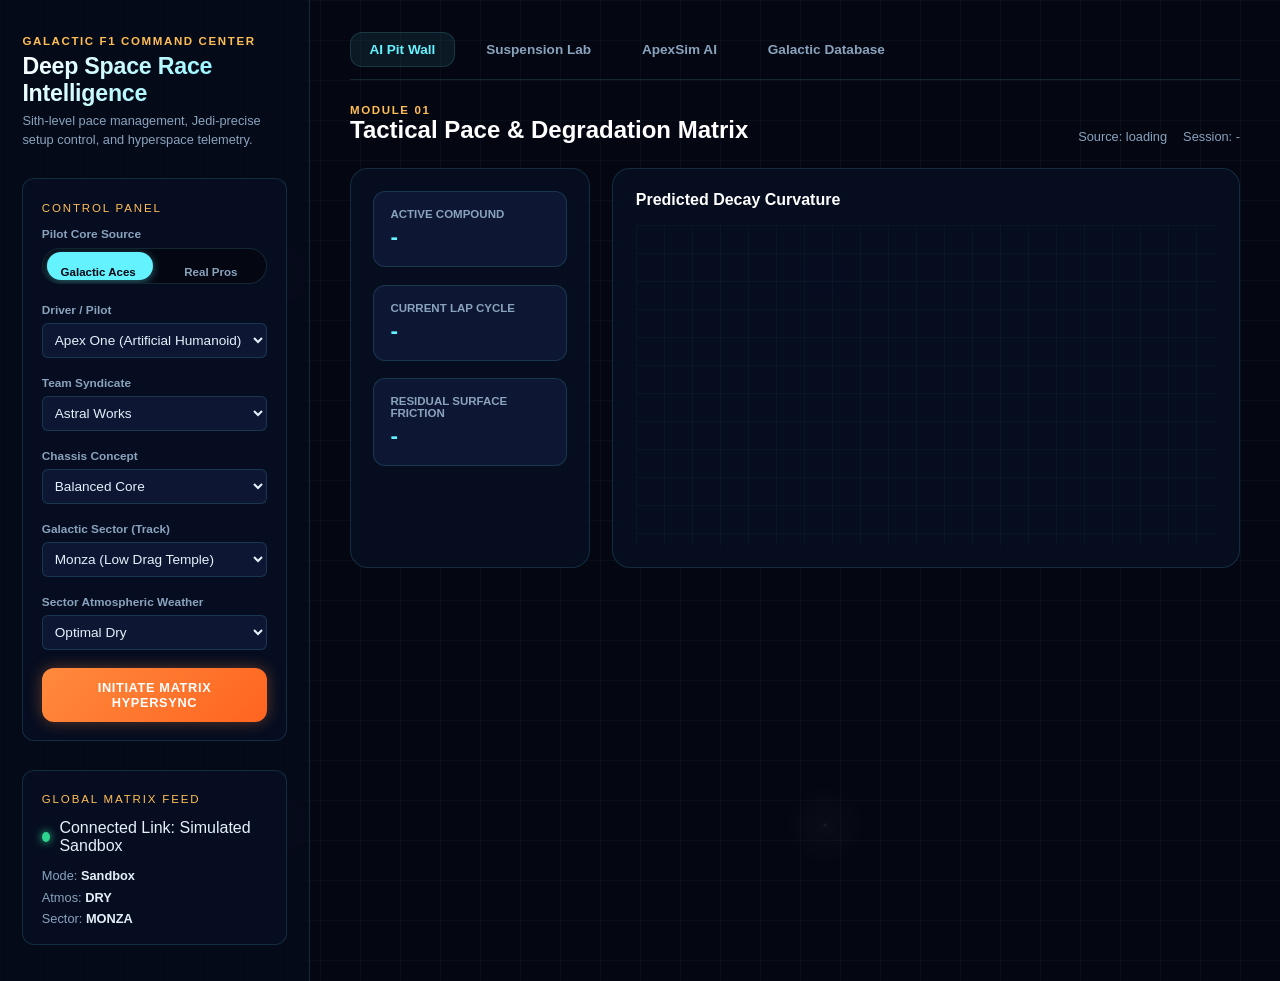
==== commit 127e75f0: "Good stopping point??" ====
--- a/index.html
+++ b/index.html
@@ -126,8 +126,8 @@
               <p class="metric-label">Residual Surface Friction</p>
               <h2 id="pitwallGrip">-</h2>
             </div>
-            <div id="pitwallWarningShell" style="display:none;">
-              <div class="warning-box" id="pitwallWarning">
+            <div id="pitwallWarningShell" class="warning-shell" style="display:none;">
+              <div class="warning-banner" id="pitwallWarning">
                 CRITICAL TYRE DEGRADATION THRESHOLD EXCEEDED
               </div>
             </div>
--- a/style.css
+++ b/style.css
@@ -33,7 +33,6 @@
   position: relative;
 }
 
-/* Background HUD effects */
 .starfield {
   position: absolute;
   top: 0;
@@ -59,14 +58,12 @@
   background-size: 40px 40px;
 }
 
-/* Base Dashboard structural wrapper */
 .dashboard-shell {
   display: grid;
   grid-template-columns: 310px 1fr;
   min-height: 100vh;
 }
 
-/* Sidebar Styling */
 .sidebar {
   background: var(--hud-bg);
   border-right: 1px solid var(--border-soft);
@@ -144,7 +141,6 @@
   outline: none;
 }
 
-/* Toggle Switch Styling */
 .toggle-container {
   display: flex;
   flex-direction: column;
@@ -239,7 +235,6 @@
   box-shadow: 0 0 22px rgba(255, 138, 61, 0.6);
 }
 
-/* Indicators */
 .state-indicator {
   display: flex;
   align-items: center;
@@ -282,7 +277,6 @@
   color: var(--text-primary);
 }
 
-/* Main content workspace */
 .main-content {
   padding: 2rem 2.5rem;
   display: flex;
@@ -290,7 +284,6 @@
   gap: 1.5rem;
 }
 
-/* Tab Navigation */
 .matrix-tabs {
   display: flex;
   gap: 0.75rem;
@@ -321,12 +314,12 @@
   border-color: var(--border-soft);
 }
 
-/* Tab Content Visibility Mechanics */
+/* Unified with app.js class transitions */
 .panel {
   display: none !important;
 }
 
-.panel.active-panel {
+.panel.active {
   display: flex !important;
   flex-direction: column;
   gap: 1.5rem;
@@ -351,7 +344,6 @@
   gap: 1rem;
 }
 
-/* Grid layout metrics */
 .module-grid {
   display: grid;
   grid-template-columns: 240px 1fr;
@@ -404,10 +396,6 @@
   gap: 1rem;
 }
 
-.chart-card.double-width {
-  grid-column: span 1;
-}
-
 .chart-card h4 {
   font-size: 1rem;
   font-weight: 700;
@@ -437,7 +425,6 @@
   height: auto;
 }
 
-/* Warning Alerts */
 .warning-shell {
   margin-top: 0.5rem;
 }
@@ -461,32 +448,6 @@
   100% { box-shadow: 0 0 4px rgba(255, 74, 74, 0.2); }
 }
 
-/* Slider controls inside charts */
-.slider-group {
-  display: flex;
-  gap: 1.5rem;
-  margin-bottom: 0.5rem;
-}
-
-.slider-group label {
-  flex: 1;
-  display: flex;
-  flex-direction: column;
-  gap: 0.35rem;
-}
-
-.slider-group span {
-  font-size: 0.74rem;
-  font-weight: 700;
-  color: var(--text-secondary);
-}
-
-.slider-group input[type="range"] {
-  accent-color: var(--primary-glow);
-  cursor: pointer;
-}
-
-/* 2D Grid Background visual grid */
 .chart-surface,
 .canvas-surface {
   background-image:
@@ -495,7 +456,6 @@
   background-size: 28px 28px;
 }
 
-/* Module 3 Grid Setup overrides */
 .telemetry-grid {
   grid-template-columns: 1fr 1fr;
 }
@@ -504,7 +464,6 @@
   grid-row: span 1;
 }
 
-/* Module 4 Spec Deck Grid */
 .spec-deck-grid {
   display: grid;
   grid-template-columns: 1fr 1fr;
@@ -531,7 +490,8 @@
   gap: 0.8rem;
 }
 
-.stat-row {
+/* Dynamic container styles generated by updateDatabaseUI() */
+.spec-item {
   display: flex;
   justify-content: space-between;
   font-size: 0.88rem;
@@ -539,16 +499,16 @@
   padding-bottom: 0.4rem;
 }
 
-.stat-row strong {
-  color: var(--text-secondary);
-}
-
-.stat-row span {
+.spec-item strong {
+  color: var(--text-secondary);
+}
+
+.spec-item span {
   font-weight: 700;
   color: var(--text-primary);
 }
 
-.bio-box {
+.spec-desc-block {
   background: var(--bg-surface);
   border: 1px solid var(--border-soft);
   border-radius: var(--radius-lg);
@@ -558,7 +518,12 @@
   color: var(--text-secondary);
 }
 
-/* Responsiveness settings */
+.spec-desc-block strong {
+  display: block;
+  margin-bottom: 0.35rem;
+  color: var(--primary-glow);
+}
+
 @media (max-width: 1100px) {
   .dashboard-shell {
     grid-template-columns: 1fr;
